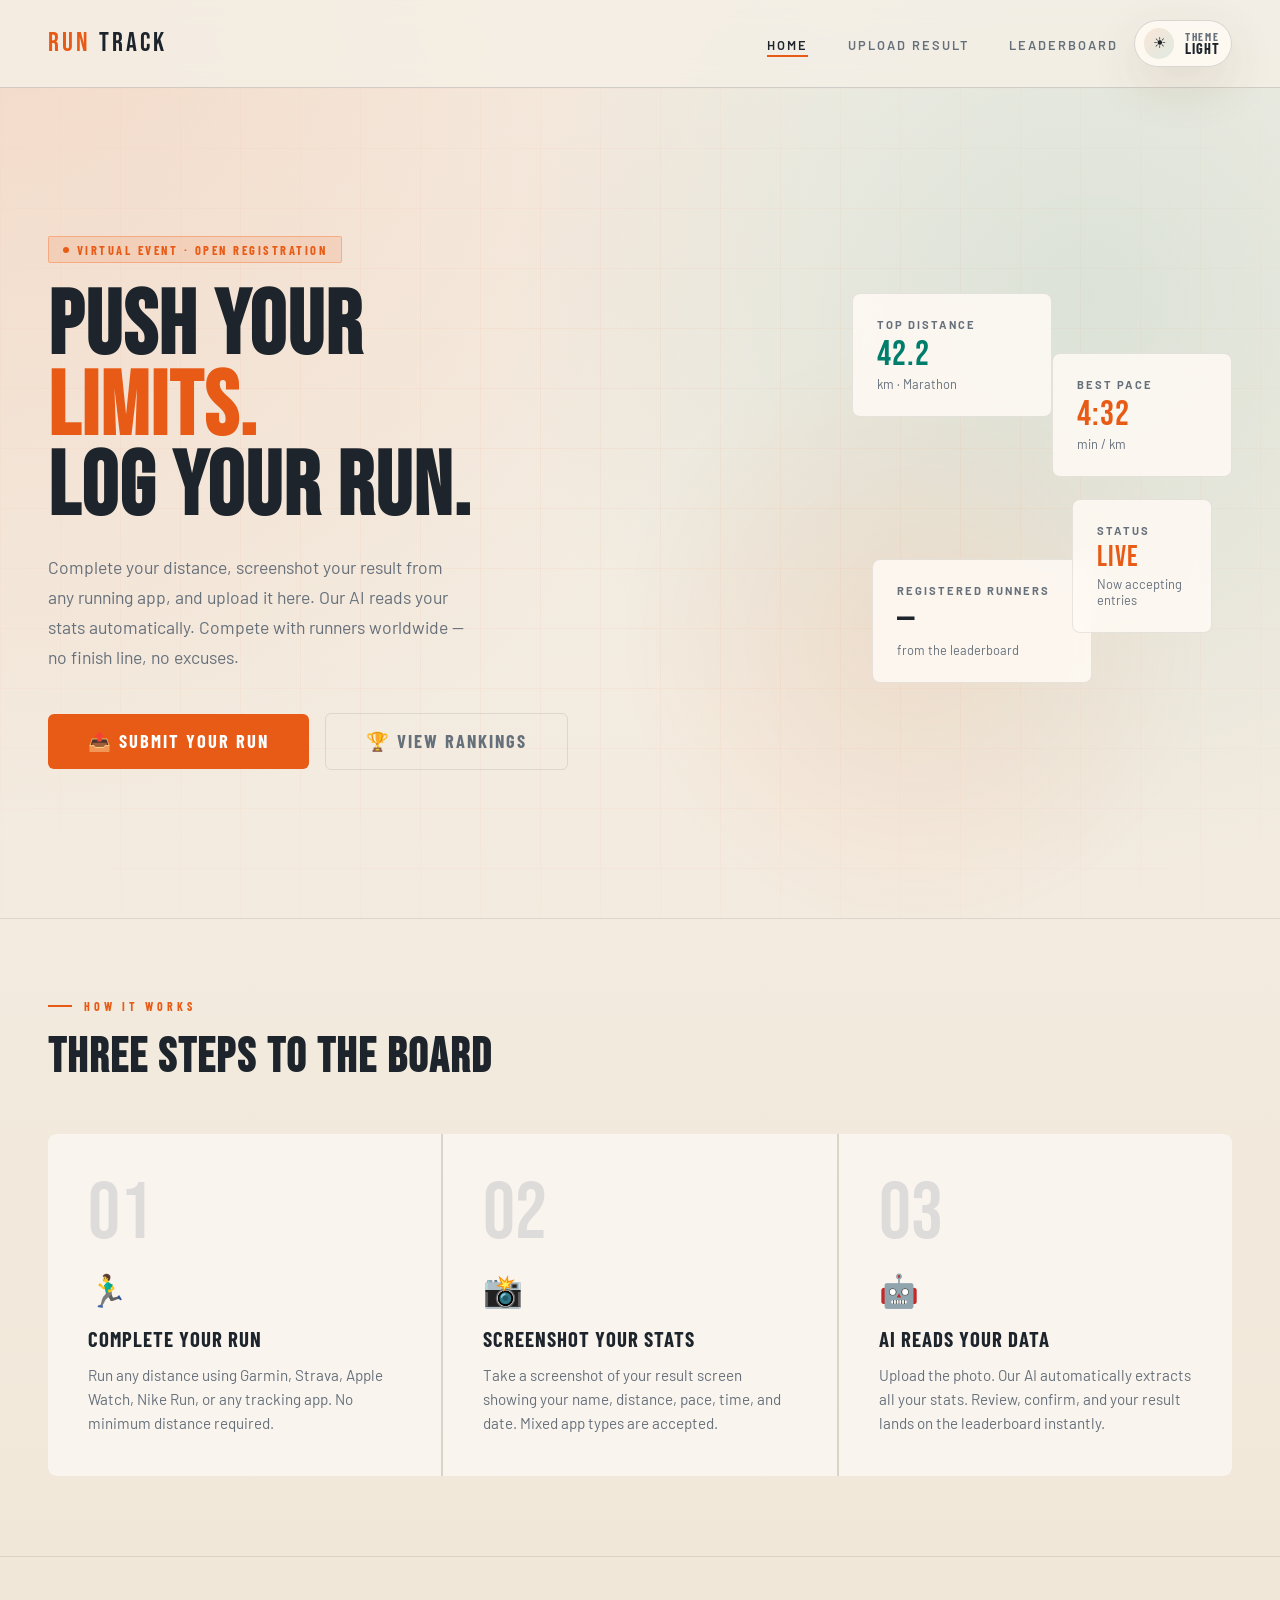
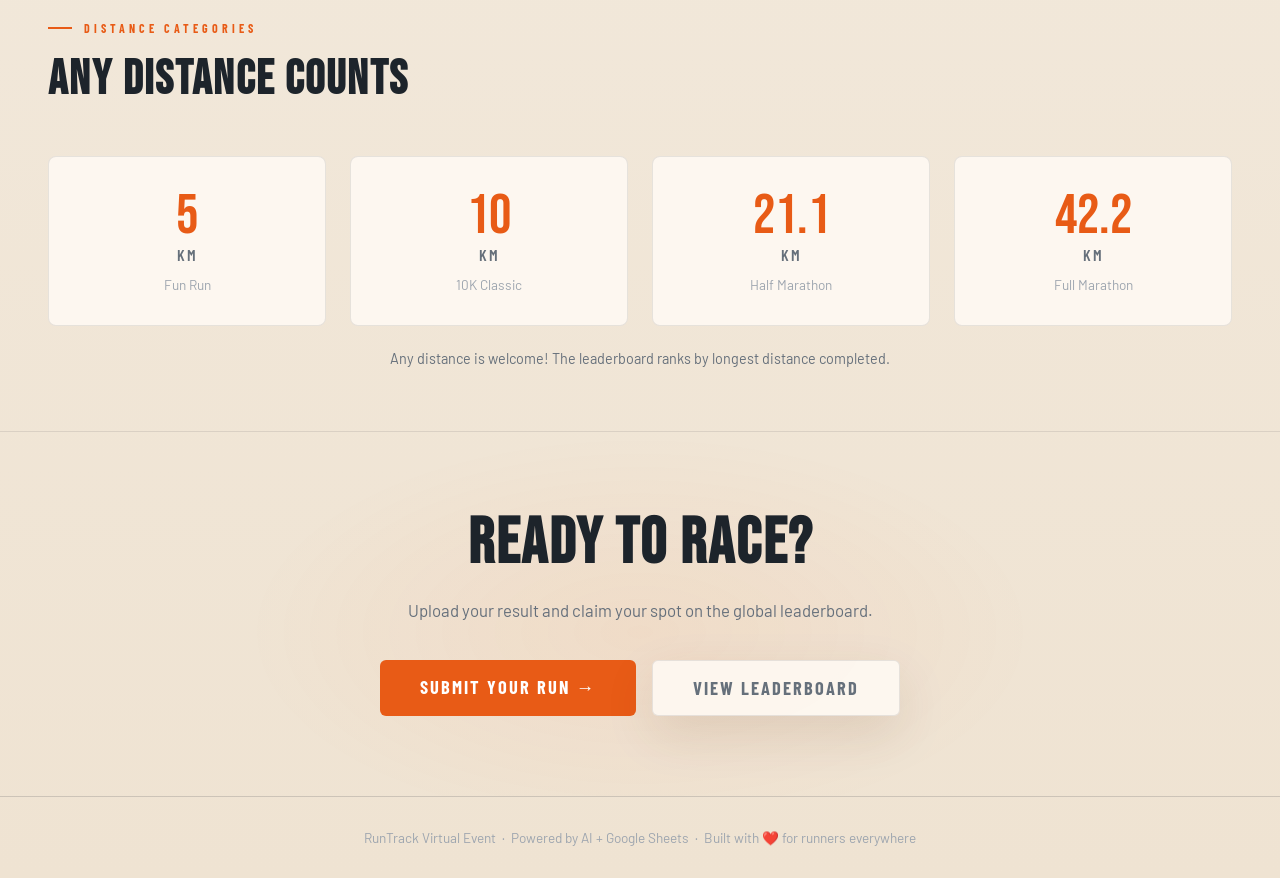
==== index.html @ 01bf6381 "change support mobile add cofnig.js" ====
<!DOCTYPE html>
<html lang="en">

<head>
  <meta charset="UTF-8" />
  <meta name="viewport" content="width=device-width, initial-scale=1.0" />
  <title>Kyndryl Virtual Running Event</title>
  <script>
    (function () {
      try {
        var theme = localStorage.getItem('runtrack-theme');
        document.documentElement.setAttribute('data-theme', theme === 'dark' ? 'dark' : 'light');
      } catch (error) {
        document.documentElement.setAttribute('data-theme', 'light');
      }
    }());
  </script>
  <link rel="stylesheet" href="style.css" />
  <style>
    /* ── HERO ── */
    .hero {
      min-height: calc(100vh - 70px);
      display: grid;
      grid-template-columns: 1fr 1fr;
      align-items: center;
      padding: 0 3rem;
      position: relative;
      overflow: hidden;
      z-index: 1;
    }

    /* Animated grid background */
    .hero::before {
      content: '';
      position: absolute;
      inset: 0;
      background-image:
        linear-gradient(rgba(255, 85, 0, 0.04) 1px, transparent 1px),
        linear-gradient(90deg, rgba(255, 85, 0, 0.04) 1px, transparent 1px);
      background-size: 60px 60px;
      mask-image: radial-gradient(ellipse 80% 80% at 50% 50%, black 30%, transparent 100%);
      animation: gridScroll 20s linear infinite;
    }

    @keyframes gridScroll {
      from {
        background-position: 0 0;
      }

      to {
        background-position: 60px 60px;
      }
    }

    /* Orange glow center-right */
    .hero::after {
      content: '';
      position: absolute;
      right: 5%;
      top: 30%;
      width: 600px;
      height: 600px;
      background: radial-gradient(circle, rgba(255, 85, 0, 0.08) 0%, transparent 70%);
      pointer-events: none;
    }

    .hero-left {
      padding-right: 3rem;
      position: relative;
      z-index: 2;
    }

    .event-tag {
      display: inline-flex;
      align-items: center;
      gap: 0.5rem;
      background: var(--orange-dim);
      border: 1px solid rgba(255, 85, 0, 0.3);
      border-radius: 2px;
      padding: 0.35rem 0.85rem;
      font-family: 'Barlow Condensed', sans-serif;
      font-size: 0.78rem;
      font-weight: 700;
      letter-spacing: 2.5px;
      text-transform: uppercase;
      color: var(--orange);
      margin-bottom: 1.5rem;
    }

    .event-tag::before {
      content: '';
      width: 6px;
      height: 6px;
      background: var(--orange);
      border-radius: 50%;
      animation: pulse 1.5s ease-in-out infinite;
    }

    @keyframes pulse {

      0%,
      100% {
        opacity: 1;
        transform: scale(1);
      }

      50% {
        opacity: 0.5;
        transform: scale(0.7);
      }
    }

    .hero-title {
      font-family: 'Bebas Neue', sans-serif;
      font-size: clamp(4rem, 7vw, 7.5rem);
      line-height: 0.9;
      letter-spacing: 2px;
      color: var(--text);
      margin-bottom: 1.5rem;
    }

    .hero-title .accent {
      color: var(--orange);
      display: block;
    }

    .hero-subtitle {
      font-size: 1.1rem;
      color: var(--text-muted);
      line-height: 1.7;
      max-width: 420px;
      margin-bottom: 2.5rem;
      font-weight: 400;
    }

    .hero-actions {
      display: flex;
      gap: 1rem;
      align-items: center;
      flex-wrap: wrap;
    }

    .hero-right {
      position: relative;
      z-index: 2;
      display: flex;
      justify-content: flex-end;
    }

    /* Stats card cluster */
    .stats-cluster {
      position: relative;
      width: 380px;
      height: 420px;
    }

    .stat-card {
      background: var(--bg-card);
      border: 1px solid var(--border);
      border-radius: 8px;
      padding: 1.5rem;
      position: absolute;
      backdrop-filter: blur(10px);
    }

    .stat-card:nth-child(1) {
      top: 0;
      left: 0;
      width: 200px;
      animation: float1 4s ease-in-out infinite;
    }

    .stat-card:nth-child(2) {
      top: 60px;
      right: 0;
      width: 180px;
      animation: float2 5s ease-in-out infinite;
    }

    .stat-card:nth-child(3) {
      bottom: 30px;
      left: 20px;
      width: 220px;
      animation: float1 6s ease-in-out infinite reverse;
    }

    .stat-card:nth-child(4) {
      bottom: 80px;
      right: 20px;
      width: 140px;
      animation: float2 3.5s ease-in-out infinite;
    }

    @keyframes float1 {

      0%,
      100% {
        transform: translateY(0px);
      }

      50% {
        transform: translateY(-8px);
      }
    }

    @keyframes float2 {

      0%,
      100% {
        transform: translateY(0px);
      }

      50% {
        transform: translateY(6px);
      }
    }

    .stat-label {
      font-size: 0.7rem;
      font-weight: 700;
      letter-spacing: 2px;
      text-transform: uppercase;
      color: var(--text-muted);
      margin-bottom: 0.4rem;
    }

    .stat-value {
      font-family: 'Bebas Neue', sans-serif;
      font-size: 2.2rem;
      letter-spacing: 1px;
      line-height: 1;
    }

    .stat-value.orange {
      color: var(--orange);
    }

    .stat-value.mint {
      color: var(--mint);
    }

    .stat-value.white {
      color: var(--text);
    }

    .stat-sub {
      font-size: 0.8rem;
      color: var(--text-muted);
      margin-top: 0.2rem;
    }

    /* ── HOW IT WORKS ── */
    .how-section {
      padding: 5rem 3rem;
      border-top: 1px solid var(--border);
      position: relative;
      z-index: 1;
    }

    .steps-grid {
      display: grid;
      grid-template-columns: repeat(3, 1fr);
      gap: 2px;
      margin-top: 3rem;
      background: var(--border);
      border-radius: 8px;
      overflow: hidden;
    }

    .step {
      background: var(--bg-card);
      padding: 2.5rem;
      position: relative;
    }

    .step-number {
      font-family: 'Bebas Neue', sans-serif;
      font-size: 5rem;
      line-height: 1;
      color: var(--text-dim);
      margin-bottom: 1rem;
      opacity: 0.3;
    }

    .step-icon {
      font-size: 2rem;
      margin-bottom: 1rem;
    }

    .step-title {
      font-family: 'Barlow Condensed', sans-serif;
      font-size: 1.3rem;
      font-weight: 700;
      letter-spacing: 1px;
      text-transform: uppercase;
      color: var(--text);
      margin-bottom: 0.75rem;
    }

    .step-desc {
      font-size: 0.95rem;
      color: var(--text-muted);
      line-height: 1.6;
    }

    .step:hover {
      background: var(--bg-card2);
    }

    .step-connector {
      position: absolute;
      right: -1px;
      top: 50%;
      transform: translateY(-50%);
      width: 24px;
      height: 24px;
      background: var(--orange);
      border-radius: 50%;
      z-index: 2;
      display: flex;
      align-items: center;
      justify-content: center;
      font-size: 0.7rem;
      color: white;
    }

    /* ── DISTANCES ── */
    .distances-section {
      padding: 4rem 3rem;
      border-top: 1px solid var(--border);
      position: relative;
      z-index: 1;
    }

    .distances-grid {
      display: grid;
      grid-template-columns: repeat(4, 1fr);
      gap: 1.5rem;
      margin-top: 3rem;
    }

    .distance-card {
      background: var(--bg-card);
      border: 1px solid var(--border);
      border-radius: 8px;
      padding: 2rem;
      text-align: center;
      transition: all 0.25s;
      cursor: default;
    }

    .distance-card:hover {
      border-color: rgba(255, 85, 0, 0.3);
      transform: translateY(-4px);
      box-shadow: 0 12px 40px rgba(0, 0, 0, 0.4);
    }

    .distance-km {
      font-family: 'Bebas Neue', sans-serif;
      font-size: 3.5rem;
      color: var(--orange);
      line-height: 1;
    }

    .distance-unit {
      font-family: 'Barlow Condensed', sans-serif;
      font-size: 1rem;
      font-weight: 600;
      letter-spacing: 2px;
      color: var(--text-muted);
      text-transform: uppercase;
    }

    .distance-name {
      font-size: 0.85rem;
      color: var(--text-dim);
      margin-top: 0.75rem;
    }

    /* ── CTA ── */
    .cta-section {
      padding: 5rem 3rem;
      text-align: center;
      border-top: 1px solid var(--border);
      position: relative;
      z-index: 1;
      overflow: hidden;
    }

    .cta-section::before {
      content: '';
      position: absolute;
      left: 50%;
      top: 0;
      transform: translateX(-50%);
      width: 800px;
      height: 400px;
      background: radial-gradient(ellipse, rgba(255, 85, 0, 0.06) 0%, transparent 70%);
      pointer-events: none;
    }

    .cta-title {
      font-family: 'Bebas Neue', sans-serif;
      font-size: clamp(3rem, 5vw, 5.5rem);
      letter-spacing: 2px;
      line-height: 1;
      margin-bottom: 1.5rem;
      position: relative;
      z-index: 1;
    }

    .cta-sub {
      color: var(--text-muted);
      font-size: 1.05rem;
      margin-bottom: 2.5rem;
      position: relative;
      z-index: 1;
    }

    .cta-actions {
      display: flex;
      gap: 1rem;
      justify-content: center;
      position: relative;
      z-index: 1;
    }

    @media (max-width: 900px) {
      .hero {
        grid-template-columns: 1fr;
        padding: 3rem 1.5rem;
      }

      .hero-right {
        display: none;
      }

      .steps-grid {
        grid-template-columns: 1fr;
      }

      .distances-grid {
        grid-template-columns: repeat(2, 1fr);
      }

      .how-section,
      .distances-section,
      .cta-section {
        padding: 3rem 1.5rem;
      }
    }
  </style>
</head>

<body>

  <nav>
    <a href="index.html" class="nav-logo">Run<span>Track</span></a>
    <div class="nav-right">
      <ul class="nav-links">
        <li><a href="index.html" class="active">Home</a></li>
        <li><a href="upload.html">Upload Result</a></li>
        <li><a href="leaderboard.html">Leaderboard</a></li>
      </ul>
      <button class="theme-toggle" type="button" aria-label="Switch to dark theme" title="Switch to dark theme">
        <span class="theme-toggle-icon" aria-hidden="true">☀</span>
        <span class="theme-toggle-text">
          <span class="theme-toggle-label">Theme</span>
          <span class="theme-toggle-value">Light</span>
        </span>
      </button>
    </div>
  </nav>

  <!-- HERO -->
  <section class="hero">
    <div class="hero-left">
      <div class="event-tag">Virtual Event · Open Registration</div>
      <h1 class="hero-title">
        Push Your
        <span class="accent">Limits.</span>
        Log Your Run.
      </h1>
      <p class="hero-subtitle">
        Complete your distance, screenshot your result from any running app,
        and upload it here. Our AI reads your stats automatically.
        Compete with runners worldwide — no finish line, no excuses.
      </p>
      <div class="hero-actions">
        <a href="upload.html" class="btn btn-primary btn-lg">📤 Submit Your Run</a>
        <a href="leaderboard.html" class="btn btn-outline btn-lg">🏆 View Rankings</a>
      </div>
    </div>

    <div class="hero-right">
      <div class="stats-cluster">
        <div class="stat-card">
          <div class="stat-label">Top Distance</div>
          <div class="stat-value mint">42.2</div>
          <div class="stat-sub">km · Marathon</div>
        </div>
        <div class="stat-card">
          <div class="stat-label">Best Pace</div>
          <div class="stat-value orange">4:32</div>
          <div class="stat-sub">min / km</div>
        </div>
        <div class="stat-card">
          <div class="stat-label">Registered Runners</div>
          <div class="stat-value white" id="runner-count">—</div>
          <div class="stat-sub">from the leaderboard</div>
        </div>
        <div class="stat-card">
          <div class="stat-label">Status</div>
          <div class="stat-value orange" style="font-size:1.8rem">LIVE</div>
          <div class="stat-sub">Now accepting entries</div>
        </div>
      </div>
    </div>
  </section>

  <!-- HOW IT WORKS -->
  <section class="how-section">
    <div class="container">
      <div class="section-label">How it works</div>
      <h2 style="font-family:'Bebas Neue',sans-serif; font-size:3rem; letter-spacing:2px;">
        Three Steps to the Board
      </h2>
      <div class="steps-grid">
        <div class="step">
          <div class="step-number">01</div>
          <div class="step-icon">🏃‍♂️</div>
          <div class="step-title">Complete Your Run</div>
          <div class="step-desc">
            Run any distance using Garmin, Strava, Apple Watch, Nike Run, or any tracking app. No minimum distance
            required.
          </div>
        </div>
        <div class="step">
          <div class="step-number">02</div>
          <div class="step-icon">📸</div>
          <div class="step-title">Screenshot Your Stats</div>
          <div class="step-desc">
            Take a screenshot of your result screen showing your name, distance, pace, time, and date. Mixed app types
            are accepted.
          </div>
        </div>
        <div class="step">
          <div class="step-number">03</div>
          <div class="step-icon">🤖</div>
          <div class="step-title">AI Reads Your Data</div>
          <div class="step-desc">
            Upload the photo. Our AI automatically extracts all your stats. Review, confirm, and your result lands on
            the leaderboard instantly.
          </div>
        </div>
      </div>
    </div>
  </section>

  <!-- DISTANCE CATEGORIES -->
  <section class="distances-section">
    <div class="container">
      <div class="section-label">Distance Categories</div>
      <h2 style="font-family:'Bebas Neue',sans-serif; font-size:3rem; letter-spacing:2px;">
        Any Distance Counts
      </h2>
      <div class="distances-grid">
        <div class="distance-card">
          <div class="distance-km">5</div>
          <div class="distance-unit">KM</div>
          <div class="distance-name">Fun Run</div>
        </div>
        <div class="distance-card">
          <div class="distance-km">10</div>
          <div class="distance-unit">KM</div>
          <div class="distance-name">10K Classic</div>
        </div>
        <div class="distance-card">
          <div class="distance-km">21.1</div>
          <div class="distance-unit">KM</div>
          <div class="distance-name">Half Marathon</div>
        </div>
        <div class="distance-card">
          <div class="distance-km">42.2</div>
          <div class="distance-unit">KM</div>
          <div class="distance-name">Full Marathon</div>
        </div>
      </div>
      <p style="margin-top:1.5rem; color:var(--text-muted); font-size:0.9rem; text-align:center;">
        Any distance is welcome! The leaderboard ranks by longest distance completed.
      </p>
    </div>
  </section>

  <!-- CTA -->
  <section class="cta-section">
    <h2 class="cta-title">Ready to Race?</h2>
    <p class="cta-sub">Upload your result and claim your spot on the global leaderboard.</p>
    <div class="cta-actions">
      <a href="upload.html" class="btn btn-primary btn-lg">Submit Your Run →</a>
      <a href="leaderboard.html" class="btn btn-ghost btn-lg">View Leaderboard</a>
    </div>
  </section>

  <footer>
    <p>RunTrack Virtual Event &nbsp;·&nbsp; Powered by AI + Google Sheets &nbsp;·&nbsp;
      Built with ❤️ for runners everywhere</p>
  </footer>

  <script src="config.js"></script>
<script src="theme.js"></script>
<script>
  // Fetch runner count from leaderboard — uses config.js getConfig() helper
  const GAS_URL = getConfig('GAS_URL');
  if (GAS_URL) {
    fetch(`${GAS_URL}?action=leaderboard`)
      .then(r => r.json())
      .then(data => {
        if (!Array.isArray(data)) return;
        // Aggregate unique runners
        const unique = new Set(data.map(r => (r.name || '').trim().toLowerCase()));
        document.getElementById('runner-count').textContent = unique.size || data.length;
      })
      .catch(() => {});
  }
</script>
</body>

</html>
---- style.css ----
@import url('https://fonts.googleapis.com/css2?family=Bebas+Neue&family=Barlow:ital,wght@0,300;0,400;0,500;0,600;0,700;1,400&family=Barlow+Condensed:wght@400;500;600;700&display=swap');

:root {
  color-scheme: light;
  --bg: #f5efe6;
  --bg-alt: #efe3d2;
  --bg-rgb: 245, 239, 230;
  --bg-card: rgba(255, 251, 245, 0.84);
  --bg-card2: #f1e7da;
  --bg-input: rgba(255, 252, 247, 0.92);
  --nav-bg: rgba(245, 239, 230, 0.82);
  --page-glow-a: rgba(232, 91, 22, 0.14);
  --page-glow-b: rgba(0, 126, 108, 0.1);
  --orange: #e85b16;
  --orange-dim: rgba(232, 91, 22, 0.12);
  --orange-glow: rgba(232, 91, 22, 0.26);
  --mint: #007e6c;
  --mint-dim: rgba(0, 126, 108, 0.12);
  --text: #1d242b;
  --text-muted: #66707b;
  --text-dim: #9da5af;
  --border: rgba(29, 36, 43, 0.1);
  --border-strong: rgba(29, 36, 43, 0.16);
  --border-active: rgba(232, 91, 22, 0.32);
  --gold: #FFD166;
  --silver: #B8C4CE;
  --bronze: #C9845A;
  --radius: 6px;
  --shadow: 0 18px 50px rgba(87, 61, 28, 0.12);
  --shadow-strong: 0 24px 70px rgba(87, 61, 28, 0.18);
  --spinner-track: rgba(29, 36, 43, 0.12);
  --noise-opacity: 0.022;
}

html[data-theme='dark'] {
  color-scheme: dark;
  --bg: #070A0E;
  --bg-alt: #0C1219;
  --bg-rgb: 7, 10, 14;
  --bg-card: #0F1621;
  --bg-card2: #141D2B;
  --bg-input: #0C1219;
  --nav-bg: rgba(7, 10, 14, 0.92);
  --page-glow-a: rgba(255, 85, 0, 0.08);
  --page-glow-b: rgba(0, 229, 160, 0.05);
  --orange: #FF5500;
  --orange-dim: rgba(255, 85, 0, 0.15);
  --orange-glow: rgba(255, 85, 0, 0.35);
  --mint: #00E5A0;
  --mint-dim: rgba(0, 229, 160, 0.12);
  --text: #EEE9E2;
  --text-muted: #627082;
  --text-dim: #3D4E5E;
  --border: rgba(255,255,255,0.07);
  --border-strong: rgba(255,255,255,0.14);
  --border-active: rgba(255,85,0,0.4);
  --shadow: 0 4px 24px rgba(0,0,0,0.5);
  --shadow-strong: 0 18px 48px rgba(0,0,0,0.5);
  --spinner-track: rgba(255,255,255,0.1);
  --noise-opacity: 0.03;
}

* { margin: 0; padding: 0; box-sizing: border-box; }

html { scroll-behavior: smooth; }

body {
  font-family: 'Barlow', sans-serif;
  background-color: var(--bg);
  background-image:
    radial-gradient(circle at left top, var(--page-glow-a) 0, transparent 30%),
    radial-gradient(circle at 85% 12%, var(--page-glow-b) 0, transparent 24%),
    linear-gradient(180deg, var(--bg) 0%, var(--bg-alt) 100%);
  color: var(--text);
  min-height: 100vh;
  overflow-x: hidden;
  transition: background-color 0.25s ease, color 0.25s ease;
}

/* ── NOISE OVERLAY ── */
body::before {
  content: '';
  position: fixed;
  inset: 0;
  background-image: url("data:image/svg+xml,%3Csvg viewBox='0 0 256 256' xmlns='http://www.w3.org/2000/svg'%3E%3Cfilter id='noise'%3E%3CfeTurbulence type='fractalNoise' baseFrequency='0.9' numOctaves='4' stitchTiles='stitch'/%3E%3C/filter%3E%3Crect width='100%25' height='100%25' filter='url(%23noise)' opacity='0.03'/%3E%3C/svg%3E");
  opacity: var(--noise-opacity);
  pointer-events: none;
  z-index: 0;
}

/* ── NAV ── */
nav {
  display: flex;
  justify-content: space-between;
  align-items: center;
  padding: 1.25rem 3rem;
  border-bottom: 1px solid var(--border-strong);
  position: sticky;
  top: 0;
  background: var(--nav-bg);
  backdrop-filter: blur(12px);
  z-index: 200;
}

.nav-right {
  display: flex;
  align-items: center;
  gap: 1rem;
}

.nav-logo {
  font-family: 'Bebas Neue', sans-serif;
  font-size: 1.7rem;
  color: var(--orange);
  letter-spacing: 3px;
  text-decoration: none;
  display: flex;
  align-items: center;
  gap: 0.5rem;
}

.nav-logo span {
  color: var(--text);
}

.nav-links {
  display: flex;
  gap: 2.5rem;
  list-style: none;
}

.nav-links a {
  color: var(--text-muted);
  text-decoration: none;
  font-size: 0.8rem;
  font-weight: 600;
  letter-spacing: 2px;
  text-transform: uppercase;
  transition: color 0.2s;
  position: relative;
}

.nav-links a::after {
  content: '';
  position: absolute;
  bottom: -4px;
  left: 0;
  width: 0;
  height: 2px;
  background: var(--orange);
  transition: width 0.2s;
}

.nav-links a:hover,
.nav-links a.active {
  color: var(--text);
}

.nav-links a:hover::after,
.nav-links a.active::after {
  width: 100%;
}

.theme-toggle {
  display: inline-flex;
  align-items: center;
  gap: 0.65rem;
  padding: 0.45rem 0.7rem 0.45rem 0.55rem;
  border-radius: 999px;
  border: 1px solid var(--border-strong);
  background: var(--bg-card);
  color: var(--text);
  box-shadow: var(--shadow);
  cursor: pointer;
  transition: transform 0.2s ease, border-color 0.2s ease, background 0.2s ease;
}

.theme-toggle:hover {
  transform: translateY(-1px);
  border-color: var(--border-active);
}

.theme-toggle-icon {
  width: 1.9rem;
  height: 1.9rem;
  border-radius: 50%;
  display: inline-flex;
  align-items: center;
  justify-content: center;
  background: linear-gradient(135deg, var(--orange-dim), var(--mint-dim));
  font-size: 0.95rem;
}

.theme-toggle-text {
  display: flex;
  flex-direction: column;
  align-items: flex-start;
  line-height: 1;
}

.theme-toggle-label {
  font-family: 'Barlow Condensed', sans-serif;
  font-size: 0.7rem;
  font-weight: 700;
  letter-spacing: 1.8px;
  text-transform: uppercase;
  color: var(--text-muted);
}

.theme-toggle-value {
  font-family: 'Barlow Condensed', sans-serif;
  font-size: 0.9rem;
  font-weight: 700;
  letter-spacing: 1px;
  text-transform: uppercase;
}

/* ── BUTTONS ── */
.btn {
  display: inline-flex;
  align-items: center;
  justify-content: center;
  gap: 0.5rem;
  padding: 0.75rem 1.75rem;
  border-radius: var(--radius);
  font-family: 'Barlow Condensed', sans-serif;
  font-weight: 700;
  font-size: 1rem;
  letter-spacing: 2px;
  text-transform: uppercase;
  cursor: pointer;
  transition: all 0.2s;
  text-decoration: none;
  border: none;
  position: relative;
  overflow: hidden;
}

.btn::after {
  content: '';
  position: absolute;
  inset: 0;
  background: rgba(255,255,255,0);
  transition: background 0.2s;
}

.btn:hover::after {
  background: rgba(255,255,255,0.06);
}

.btn-primary {
  background: var(--orange);
  color: #fff;
}

.btn-primary:hover {
  box-shadow: 0 0 30px var(--orange-glow);
  transform: translateY(-1px);
}

.btn-outline {
  background: transparent;
  color: var(--text-muted);
  border: 1px solid var(--border);
}

.btn-outline:hover {
  border-color: rgba(255,85,0,0.5);
  color: var(--text);
}

.btn-ghost {
  background: var(--bg-card);
  color: var(--text-muted);
  border: 1px solid var(--border);
  box-shadow: var(--shadow);
}

.btn-ghost:hover {
  border-color: var(--border-active);
  color: var(--text);
}

.btn-lg {
  padding: 1rem 2.5rem;
  font-size: 1.15rem;
}

.btn:disabled {
  opacity: 0.4;
  cursor: not-allowed;
  pointer-events: none;
}

/* ── FORMS ── */
.form-group {
  display: flex;
  flex-direction: column;
  gap: 0.4rem;
}

label {
  font-size: 0.72rem;
  font-weight: 700;
  letter-spacing: 2px;
  text-transform: uppercase;
  color: var(--text-muted);
}

input, select, textarea {
  background: var(--bg-input);
  border: 1px solid var(--border);
  border-radius: var(--radius);
  color: var(--text);
  padding: 0.7rem 1rem;
  font-family: 'Barlow', sans-serif;
  font-size: 1rem;
  transition: border-color 0.2s, box-shadow 0.2s;
  width: 100%;
}

input:focus, select:focus, textarea:focus {
  outline: none;
  border-color: var(--border-active);
  box-shadow: 0 0 0 3px rgba(255,85,0,0.1);
}

input::placeholder {
  color: var(--text-dim);
}

/* ── CARDS ── */
.card {
  background: var(--bg-card);
  border: 1px solid var(--border);
  border-radius: var(--radius);
  padding: 1.5rem;
  box-shadow: var(--shadow);
}

/* ── BADGE ── */
.badge {
  display: inline-flex;
  align-items: center;
  gap: 0.3rem;
  padding: 0.25rem 0.7rem;
  border-radius: 2px;
  font-family: 'Barlow Condensed', sans-serif;
  font-size: 0.75rem;
  font-weight: 700;
  letter-spacing: 1.5px;
  text-transform: uppercase;
}

.badge-orange {
  background: var(--orange-dim);
  color: var(--orange);
  border: 1px solid rgba(255,85,0,0.25);
}

.badge-mint {
  background: var(--mint-dim);
  color: var(--mint);
  border: 1px solid rgba(0,229,160,0.25);
}

/* ── TOAST ── */
#toast {
  position: fixed;
  bottom: 2rem;
  right: 2rem;
  background: var(--bg-card2);
  border: 1px solid var(--border);
  border-radius: var(--radius);
  padding: 1rem 1.5rem;
  font-size: 0.9rem;
  max-width: 320px;
  z-index: 999;
  transform: translateY(100px);
  opacity: 0;
  transition: all 0.3s cubic-bezier(0.34, 1.56, 0.64, 1);
  display: flex;
  align-items: center;
  gap: 0.75rem;
}

#toast.show {
  transform: translateY(0);
  opacity: 1;
}

#toast.success { border-color: rgba(0,229,160,0.4); }
#toast.error { border-color: rgba(255,85,0,0.4); }

/* ── LOADING SPINNER ── */
.spinner {
  width: 20px;
  height: 20px;
  border: 2px solid var(--spinner-track);
  border-top-color: var(--orange);
  border-radius: 50%;
  animation: spin 0.7s linear infinite;
  flex-shrink: 0;
}

@keyframes spin { to { transform: rotate(360deg); } }

/* ── SECTION ── */
.section {
  padding: 5rem 3rem;
  position: relative;
  z-index: 1;
}

.container {
  max-width: 1200px;
  margin: 0 auto;
}

.section-label {
  font-family: 'Barlow Condensed', sans-serif;
  font-size: 0.75rem;
  font-weight: 700;
  letter-spacing: 4px;
  text-transform: uppercase;
  color: var(--orange);
  display: flex;
  align-items: center;
  gap: 0.75rem;
  margin-bottom: 1rem;
}

.section-label::before {
  content: '';
  width: 24px;
  height: 2px;
  background: var(--orange);
}

/* ── FOOTER ── */
footer {
  border-top: 1px solid var(--border-strong);
  padding: 2rem 3rem;
  text-align: center;
  color: var(--text-dim);
  font-size: 0.85rem;
  position: relative;
  z-index: 1;
}

/* ── RESPONSIVE ── */
@media (max-width: 768px) {
  nav {
    padding: 1rem 1.5rem;
    flex-wrap: wrap;
    gap: 1rem;
  }
  .nav-right {
    width: 100%;
    justify-content: space-between;
  }
  .nav-links { gap: 1.5rem; }
  .theme-toggle {
    padding-right: 0.65rem;
  }
  .theme-toggle-label {
    display: none;
  }
  .section { padding: 3rem 1.5rem; }
}
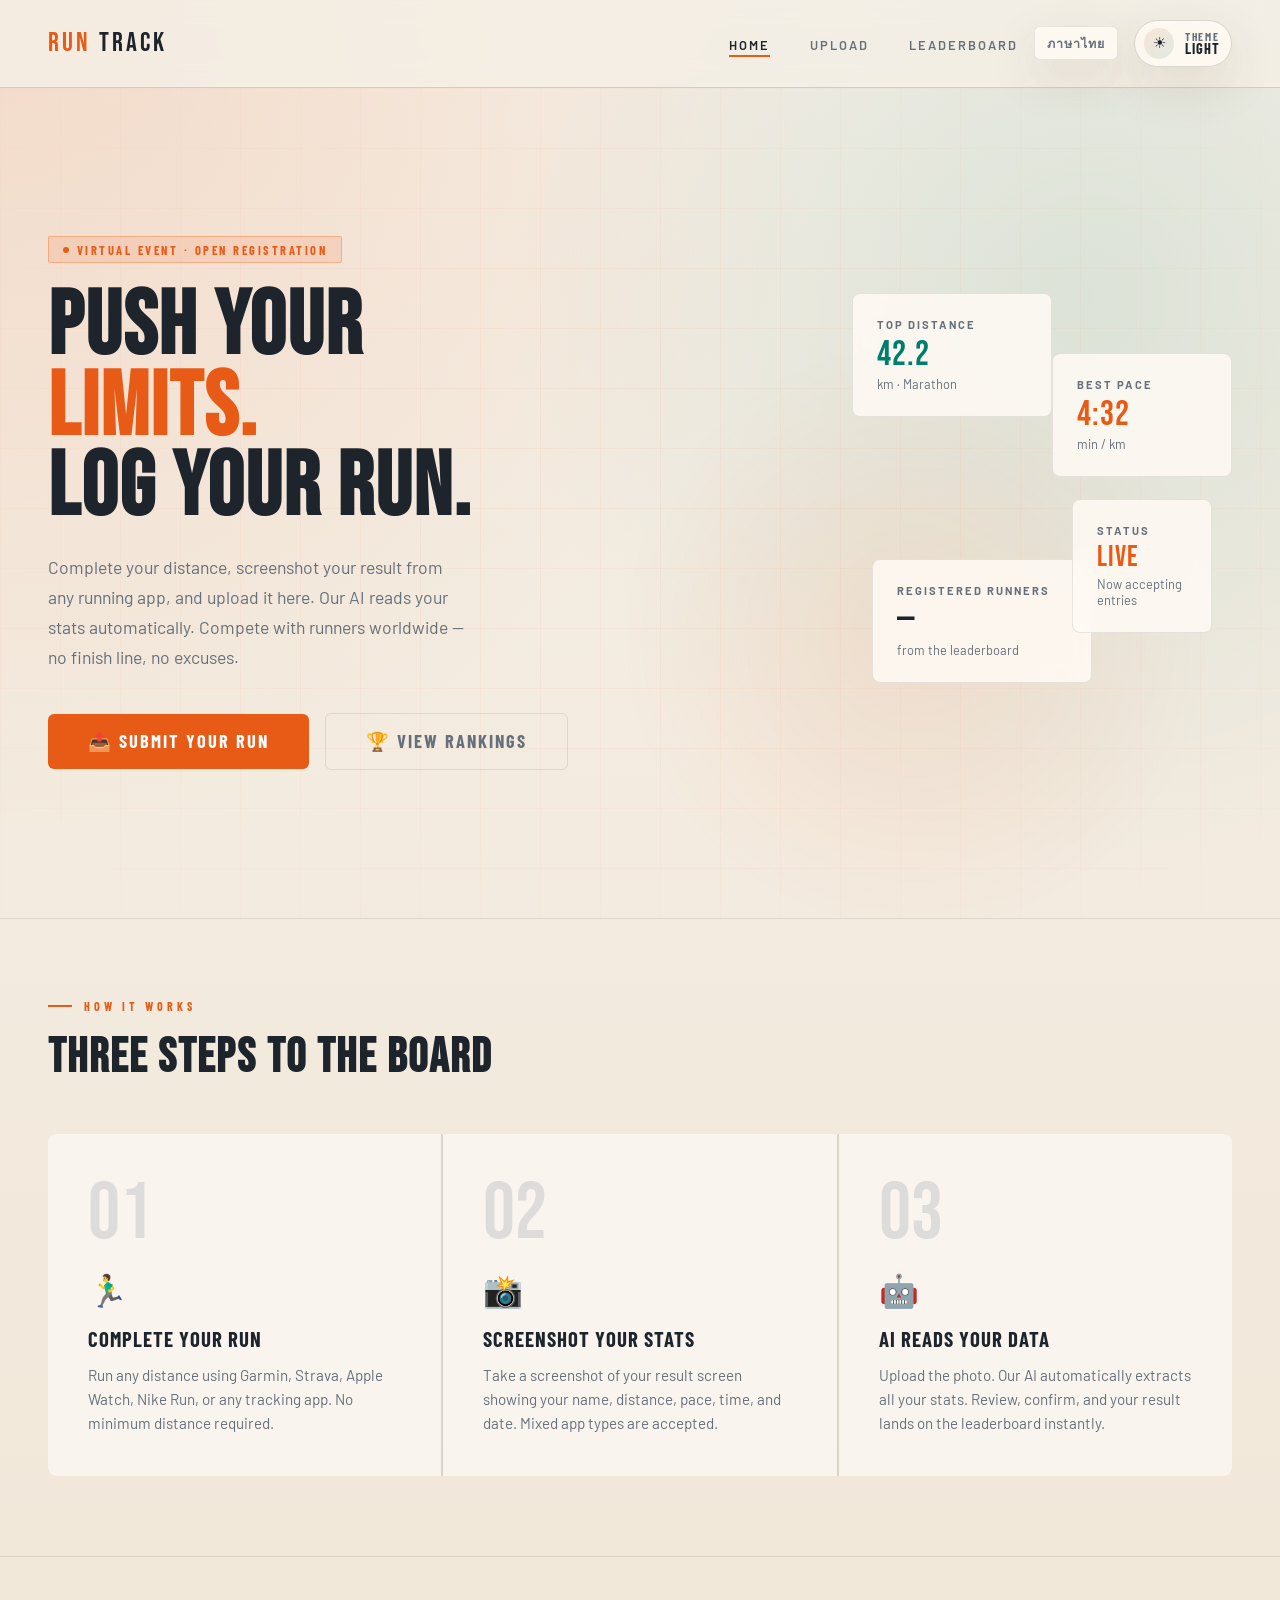
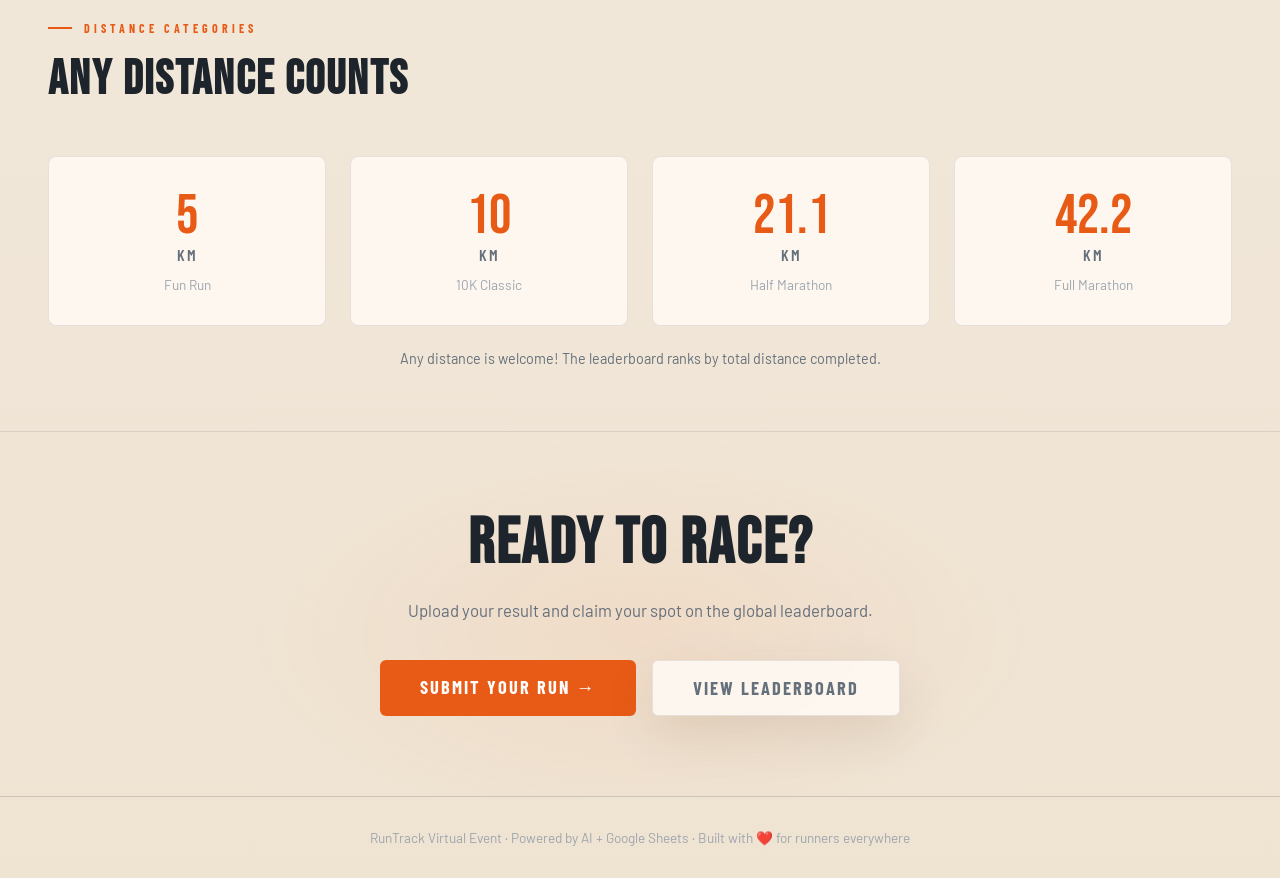
==== commit a22c175c: "feat: Add internationalization (i18n) support to all pages with a new translation script and languag" ====
--- a/index.html
+++ b/index.html
@@ -458,11 +458,13 @@
     <a href="index.html" class="nav-logo">Run<span>Track</span></a>
     <div class="nav-right">
       <ul class="nav-links">
-        <li><a href="index.html" class="active">Home</a></li>
-        <li><a href="upload.html">Upload Result</a></li>
-        <li><a href="leaderboard.html">Leaderboard</a></li>
+        <li><a href="index.html" class="active" data-i18n="nav_home">Home</a></li>
+        <li><a href="upload.html" data-i18n="nav_upload">Upload</a></li>
+        <li><a href="leaderboard.html" data-i18n="nav_leaderboard">Leaderboard</a></li>
       </ul>
-      <button class="theme-toggle" type="button" aria-label="Switch to dark theme" title="Switch to dark theme">
+      <button id="lang-btn" class="btn btn-ghost" onclick="toggleLang()"
+              style="padding:0.4rem 0.75rem;font-size:0.78rem;letter-spacing:1px;">ภาษาไทย</button>
+      <button class="theme-toggle" type="button" aria-label="Toggle theme">
         <span class="theme-toggle-icon" aria-hidden="true">☀</span>
         <span class="theme-toggle-text">
           <span class="theme-toggle-label">Theme</span>
@@ -475,44 +477,44 @@
   <!-- HERO -->
   <section class="hero">
     <div class="hero-left">
-      <div class="event-tag">Virtual Event · Open Registration</div>
+      <div class="event-tag" data-i18n="hero_tag">Virtual Event · Open Registration</div>
       <h1 class="hero-title">
-        Push Your
-        <span class="accent">Limits.</span>
-        Log Your Run.
+        <span data-i18n="hero_title1">Push Your</span>
+        <span class="accent" data-i18n="hero_accent">Limits.</span>
+        <span data-i18n="hero_title2">Log Your Run.</span>
       </h1>
-      <p class="hero-subtitle">
+      <p class="hero-subtitle" data-i18n="hero_sub">
         Complete your distance, screenshot your result from any running app,
         and upload it here. Our AI reads your stats automatically.
         Compete with runners worldwide — no finish line, no excuses.
       </p>
       <div class="hero-actions">
-        <a href="upload.html" class="btn btn-primary btn-lg">📤 Submit Your Run</a>
-        <a href="leaderboard.html" class="btn btn-outline btn-lg">🏆 View Rankings</a>
+        <a href="upload.html" class="btn btn-primary btn-lg" data-i18n="hero_cta_submit">📤 Submit Your Run</a>
+        <a href="leaderboard.html" class="btn btn-outline btn-lg" data-i18n="hero_cta_rank">🏆 View Rankings</a>
       </div>
     </div>
 
     <div class="hero-right">
       <div class="stats-cluster">
         <div class="stat-card">
-          <div class="stat-label">Top Distance</div>
+          <div class="stat-label" data-i18n="hero_stat_top">Top Distance</div>
           <div class="stat-value mint">42.2</div>
           <div class="stat-sub">km · Marathon</div>
         </div>
         <div class="stat-card">
-          <div class="stat-label">Best Pace</div>
+          <div class="stat-label" data-i18n="hero_stat_pace">Best Pace</div>
           <div class="stat-value orange">4:32</div>
           <div class="stat-sub">min / km</div>
         </div>
         <div class="stat-card">
-          <div class="stat-label">Registered Runners</div>
+          <div class="stat-label" data-i18n="hero_stat_runners">Registered Runners</div>
           <div class="stat-value white" id="runner-count">—</div>
-          <div class="stat-sub">from the leaderboard</div>
+          <div class="stat-sub" data-i18n="hero_stat_from">from the leaderboard</div>
         </div>
         <div class="stat-card">
-          <div class="stat-label">Status</div>
-          <div class="stat-value orange" style="font-size:1.8rem">LIVE</div>
-          <div class="stat-sub">Now accepting entries</div>
+          <div class="stat-label" data-i18n="hero_stat_status">Status</div>
+          <div class="stat-value orange" style="font-size:1.8rem" data-i18n="hero_stat_live">LIVE</div>
+          <div class="stat-sub" data-i18n="hero_stat_accepting">Now accepting entries</div>
         </div>
       </div>
     </div>
@@ -521,16 +523,15 @@
   <!-- HOW IT WORKS -->
   <section class="how-section">
     <div class="container">
-      <div class="section-label">How it works</div>
-      <h2 style="font-family:'Bebas Neue',sans-serif; font-size:3rem; letter-spacing:2px;">
-        Three Steps to the Board
-      </h2>
+      <div class="section-label" data-i18n="how_label">How it works</div>
+      <h2 style="font-family:'Bebas Neue',sans-serif; font-size:3rem; letter-spacing:2px;"
+          data-i18n="how_title">Three Steps to the Board</h2>
       <div class="steps-grid">
         <div class="step">
           <div class="step-number">01</div>
           <div class="step-icon">🏃‍♂️</div>
-          <div class="step-title">Complete Your Run</div>
-          <div class="step-desc">
+          <div class="step-title" data-i18n="step1_title">Complete Your Run</div>
+          <div class="step-desc" data-i18n="step1_desc">
             Run any distance using Garmin, Strava, Apple Watch, Nike Run, or any tracking app. No minimum distance
             required.
           </div>
@@ -538,8 +539,8 @@
         <div class="step">
           <div class="step-number">02</div>
           <div class="step-icon">📸</div>
-          <div class="step-title">Screenshot Your Stats</div>
-          <div class="step-desc">
+          <div class="step-title" data-i18n="step2_title">Screenshot Your Stats</div>
+          <div class="step-desc" data-i18n="step2_desc">
             Take a screenshot of your result screen showing your name, distance, pace, time, and date. Mixed app types
             are accepted.
           </div>
@@ -547,8 +548,8 @@
         <div class="step">
           <div class="step-number">03</div>
           <div class="step-icon">🤖</div>
-          <div class="step-title">AI Reads Your Data</div>
-          <div class="step-desc">
+          <div class="step-title" data-i18n="step3_title">AI Reads Your Data</div>
+          <div class="step-desc" data-i18n="step3_desc">
             Upload the photo. Our AI automatically extracts all your stats. Review, confirm, and your result lands on
             the leaderboard instantly.
           </div>
@@ -560,69 +561,68 @@
   <!-- DISTANCE CATEGORIES -->
   <section class="distances-section">
     <div class="container">
-      <div class="section-label">Distance Categories</div>
-      <h2 style="font-family:'Bebas Neue',sans-serif; font-size:3rem; letter-spacing:2px;">
-        Any Distance Counts
-      </h2>
+      <div class="section-label" data-i18n="dist_label">Distance Categories</div>
+      <h2 style="font-family:'Bebas Neue',sans-serif; font-size:3rem; letter-spacing:2px;"
+          data-i18n="dist_title">Any Distance Counts</h2>
       <div class="distances-grid">
         <div class="distance-card">
           <div class="distance-km">5</div>
           <div class="distance-unit">KM</div>
-          <div class="distance-name">Fun Run</div>
+          <div class="distance-name" data-i18n="dist_fun">Fun Run</div>
         </div>
         <div class="distance-card">
           <div class="distance-km">10</div>
           <div class="distance-unit">KM</div>
-          <div class="distance-name">10K Classic</div>
+          <div class="distance-name" data-i18n="dist_10k">10K Classic</div>
         </div>
         <div class="distance-card">
           <div class="distance-km">21.1</div>
           <div class="distance-unit">KM</div>
-          <div class="distance-name">Half Marathon</div>
+          <div class="distance-name" data-i18n="dist_half">Half Marathon</div>
         </div>
         <div class="distance-card">
           <div class="distance-km">42.2</div>
           <div class="distance-unit">KM</div>
-          <div class="distance-name">Full Marathon</div>
+          <div class="distance-name" data-i18n="dist_full">Full Marathon</div>
         </div>
       </div>
-      <p style="margin-top:1.5rem; color:var(--text-muted); font-size:0.9rem; text-align:center;">
-        Any distance is welcome! The leaderboard ranks by longest distance completed.
-      </p>
+      <p style="margin-top:1.5rem; color:var(--text-muted); font-size:0.9rem; text-align:center;"
+         data-i18n="dist_note">Any distance is welcome! The leaderboard ranks by total distance completed.</p>
     </div>
   </section>
 
   <!-- CTA -->
   <section class="cta-section">
-    <h2 class="cta-title">Ready to Race?</h2>
-    <p class="cta-sub">Upload your result and claim your spot on the global leaderboard.</p>
+    <h2 class="cta-title" data-i18n="cta_title">Ready to Race?</h2>
+    <p class="cta-sub" data-i18n="cta_sub">Upload your result and claim your spot on the global leaderboard.</p>
     <div class="cta-actions">
-      <a href="upload.html" class="btn btn-primary btn-lg">Submit Your Run →</a>
-      <a href="leaderboard.html" class="btn btn-ghost btn-lg">View Leaderboard</a>
+      <a href="upload.html" class="btn btn-primary btn-lg" data-i18n="cta_submit">Submit Your Run →</a>
+      <a href="leaderboard.html" class="btn btn-ghost btn-lg" data-i18n="cta_board">View Leaderboard</a>
     </div>
   </section>
 
   <footer>
-    <p>RunTrack Virtual Event &nbsp;·&nbsp; Powered by AI + Google Sheets &nbsp;·&nbsp;
-      Built with ❤️ for runners everywhere</p>
+    <p data-i18n="footer_text">RunTrack Virtual Event &nbsp;·&nbsp; Powered by AI + Google Sheets &nbsp;·&nbsp; Built with ❤️ for runners everywhere</p>
   </footer>
 
-  <script src="config.js"></script>
+<script src="config.js"></script>
+<script src="i18n.js"></script>
 <script src="theme.js"></script>
 <script>
-  // Fetch runner count from leaderboard — uses config.js getConfig() helper
-  const GAS_URL = getConfig('GAS_URL');
-  if (GAS_URL) {
-    fetch(`${GAS_URL}?action=leaderboard`)
-      .then(r => r.json())
-      .then(data => {
-        if (!Array.isArray(data)) return;
-        // Aggregate unique runners
-        const unique = new Set(data.map(r => (r.name || '').trim().toLowerCase()));
-        document.getElementById('runner-count').textContent = unique.size || data.length;
-      })
-      .catch(() => {});
-  }
+  window.addEventListener('load', () => {
+    applyTranslations();
+    const GAS_URL = getConfig('GAS_URL');
+    if (GAS_URL) {
+      fetch(`${GAS_URL}?action=leaderboard`)
+        .then(r => r.json())
+        .then(data => {
+          if (!Array.isArray(data)) return;
+          const unique = new Set(data.map(r => (r.name || '').trim().toLowerCase()));
+          document.getElementById('runner-count').textContent = unique.size || data.length;
+        })
+        .catch(() => {});
+    }
+  });
 </script>
 </body>
 
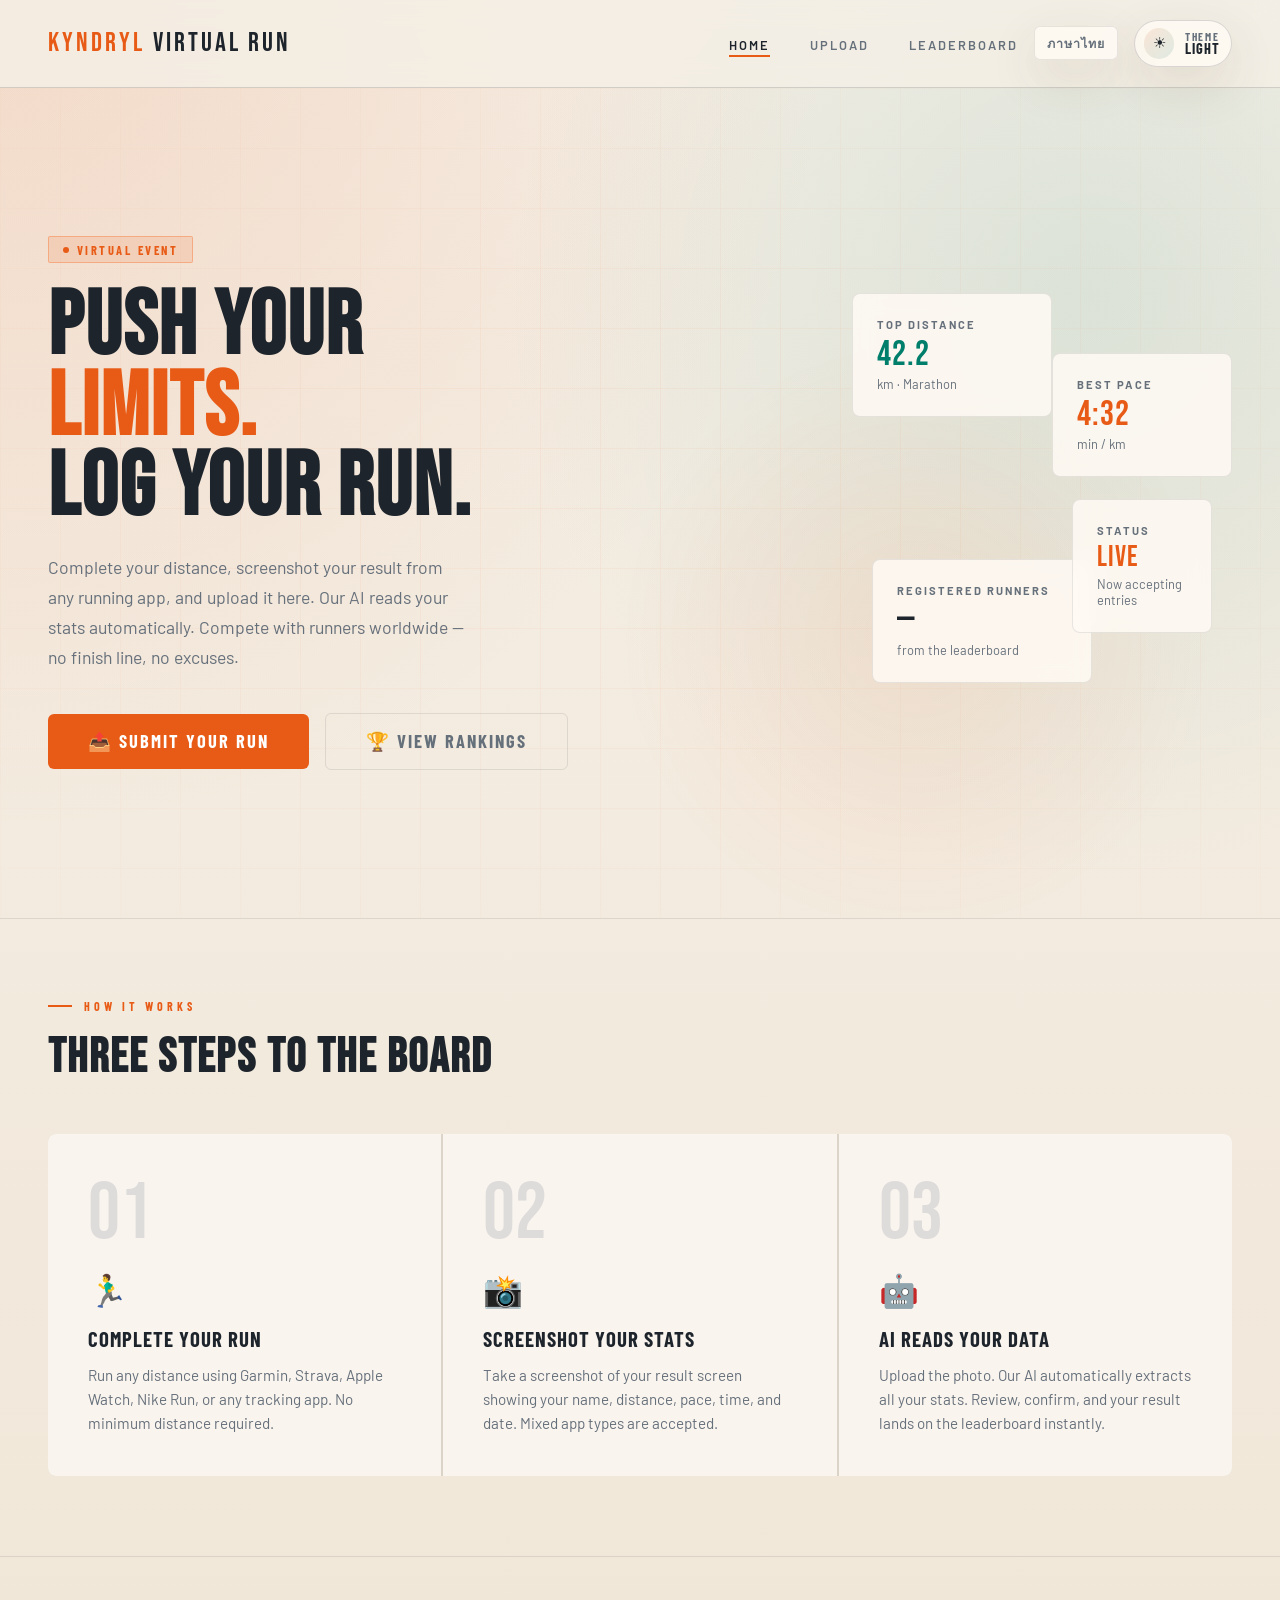
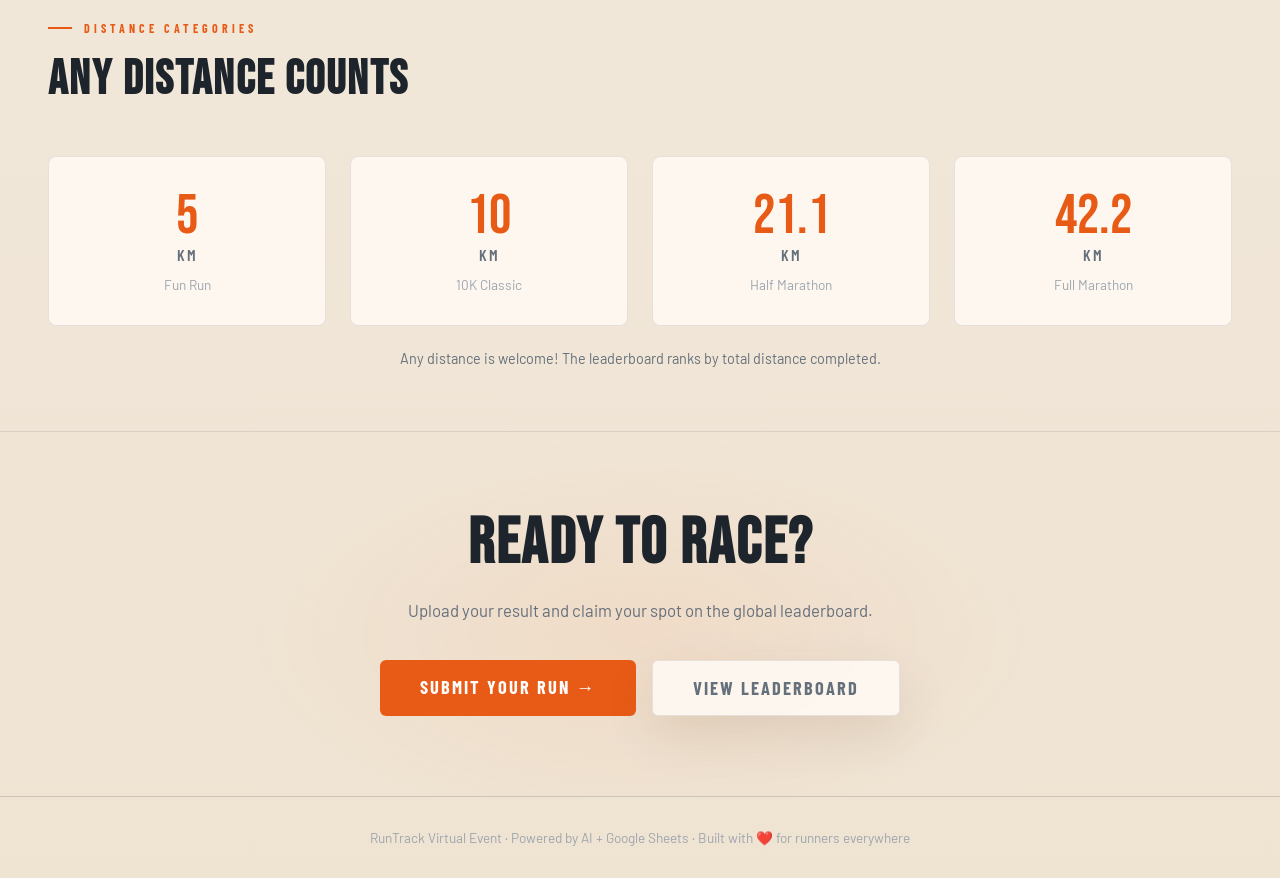
==== commit e82d5f4b: "feat: remove API configuration panel and its associated styles and JavaScript logic from the upload " ====
--- a/index.html
+++ b/index.html
@@ -455,7 +455,7 @@
 <body>
 
   <nav>
-    <a href="index.html" class="nav-logo">Run<span>Track</span></a>
+    <a href="index.html" class="nav-logo">Kyndryl<span>Virtual Run</span></a>
     <div class="nav-right">
       <ul class="nav-links">
         <li><a href="index.html" class="active" data-i18n="nav_home">Home</a></li>
@@ -463,7 +463,7 @@
         <li><a href="leaderboard.html" data-i18n="nav_leaderboard">Leaderboard</a></li>
       </ul>
       <button id="lang-btn" class="btn btn-ghost" onclick="toggleLang()"
-              style="padding:0.4rem 0.75rem;font-size:0.78rem;letter-spacing:1px;">ภาษาไทย</button>
+        style="padding:0.4rem 0.75rem;font-size:0.78rem;letter-spacing:1px;">ภาษาไทย</button>
       <button class="theme-toggle" type="button" aria-label="Toggle theme">
         <span class="theme-toggle-icon" aria-hidden="true">☀</span>
         <span class="theme-toggle-text">
@@ -477,7 +477,7 @@
   <!-- HERO -->
   <section class="hero">
     <div class="hero-left">
-      <div class="event-tag" data-i18n="hero_tag">Virtual Event · Open Registration</div>
+      <div class="event-tag" data-i18n="hero_tag">Virtual Event</div>
       <h1 class="hero-title">
         <span data-i18n="hero_title1">Push Your</span>
         <span class="accent" data-i18n="hero_accent">Limits.</span>
@@ -524,8 +524,8 @@
   <section class="how-section">
     <div class="container">
       <div class="section-label" data-i18n="how_label">How it works</div>
-      <h2 style="font-family:'Bebas Neue',sans-serif; font-size:3rem; letter-spacing:2px;"
-          data-i18n="how_title">Three Steps to the Board</h2>
+      <h2 style="font-family:'Bebas Neue',sans-serif; font-size:3rem; letter-spacing:2px;" data-i18n="how_title">Three
+        Steps to the Board</h2>
       <div class="steps-grid">
         <div class="step">
           <div class="step-number">01</div>
@@ -562,8 +562,8 @@
   <section class="distances-section">
     <div class="container">
       <div class="section-label" data-i18n="dist_label">Distance Categories</div>
-      <h2 style="font-family:'Bebas Neue',sans-serif; font-size:3rem; letter-spacing:2px;"
-          data-i18n="dist_title">Any Distance Counts</h2>
+      <h2 style="font-family:'Bebas Neue',sans-serif; font-size:3rem; letter-spacing:2px;" data-i18n="dist_title">Any
+        Distance Counts</h2>
       <div class="distances-grid">
         <div class="distance-card">
           <div class="distance-km">5</div>
@@ -586,8 +586,8 @@
           <div class="distance-name" data-i18n="dist_full">Full Marathon</div>
         </div>
       </div>
-      <p style="margin-top:1.5rem; color:var(--text-muted); font-size:0.9rem; text-align:center;"
-         data-i18n="dist_note">Any distance is welcome! The leaderboard ranks by total distance completed.</p>
+      <p style="margin-top:1.5rem; color:var(--text-muted); font-size:0.9rem; text-align:center;" data-i18n="dist_note">
+        Any distance is welcome! The leaderboard ranks by total distance completed.</p>
     </div>
   </section>
 
@@ -602,28 +602,29 @@
   </section>
 
   <footer>
-    <p data-i18n="footer_text">RunTrack Virtual Event &nbsp;·&nbsp; Powered by AI + Google Sheets &nbsp;·&nbsp; Built with ❤️ for runners everywhere</p>
+    <p data-i18n="footer_text">RunTrack Virtual Event &nbsp;·&nbsp; Powered by AI + Google Sheets &nbsp;·&nbsp; Built
+      with ❤️ for runners everywhere</p>
   </footer>
 
-<script src="config.js"></script>
-<script src="i18n.js"></script>
-<script src="theme.js"></script>
-<script>
-  window.addEventListener('load', () => {
-    applyTranslations();
-    const GAS_URL = getConfig('GAS_URL');
-    if (GAS_URL) {
-      fetch(`${GAS_URL}?action=leaderboard`)
-        .then(r => r.json())
-        .then(data => {
-          if (!Array.isArray(data)) return;
-          const unique = new Set(data.map(r => (r.name || '').trim().toLowerCase()));
-          document.getElementById('runner-count').textContent = unique.size || data.length;
-        })
-        .catch(() => {});
-    }
-  });
-</script>
+  <script src="config.js"></script>
+  <script src="i18n.js"></script>
+  <script src="theme.js"></script>
+  <script>
+    window.addEventListener('load', () => {
+      applyTranslations();
+      const GAS_URL = getConfig('GAS_URL');
+      if (GAS_URL) {
+        fetch(`${GAS_URL}?action=leaderboard`)
+          .then(r => r.json())
+          .then(data => {
+            if (!Array.isArray(data)) return;
+            const unique = new Set(data.map(r => (r.name || '').trim().toLowerCase()));
+            document.getElementById('runner-count').textContent = unique.size || data.length;
+          })
+          .catch(() => { });
+      }
+    });
+  </script>
 </body>
 
 </html>
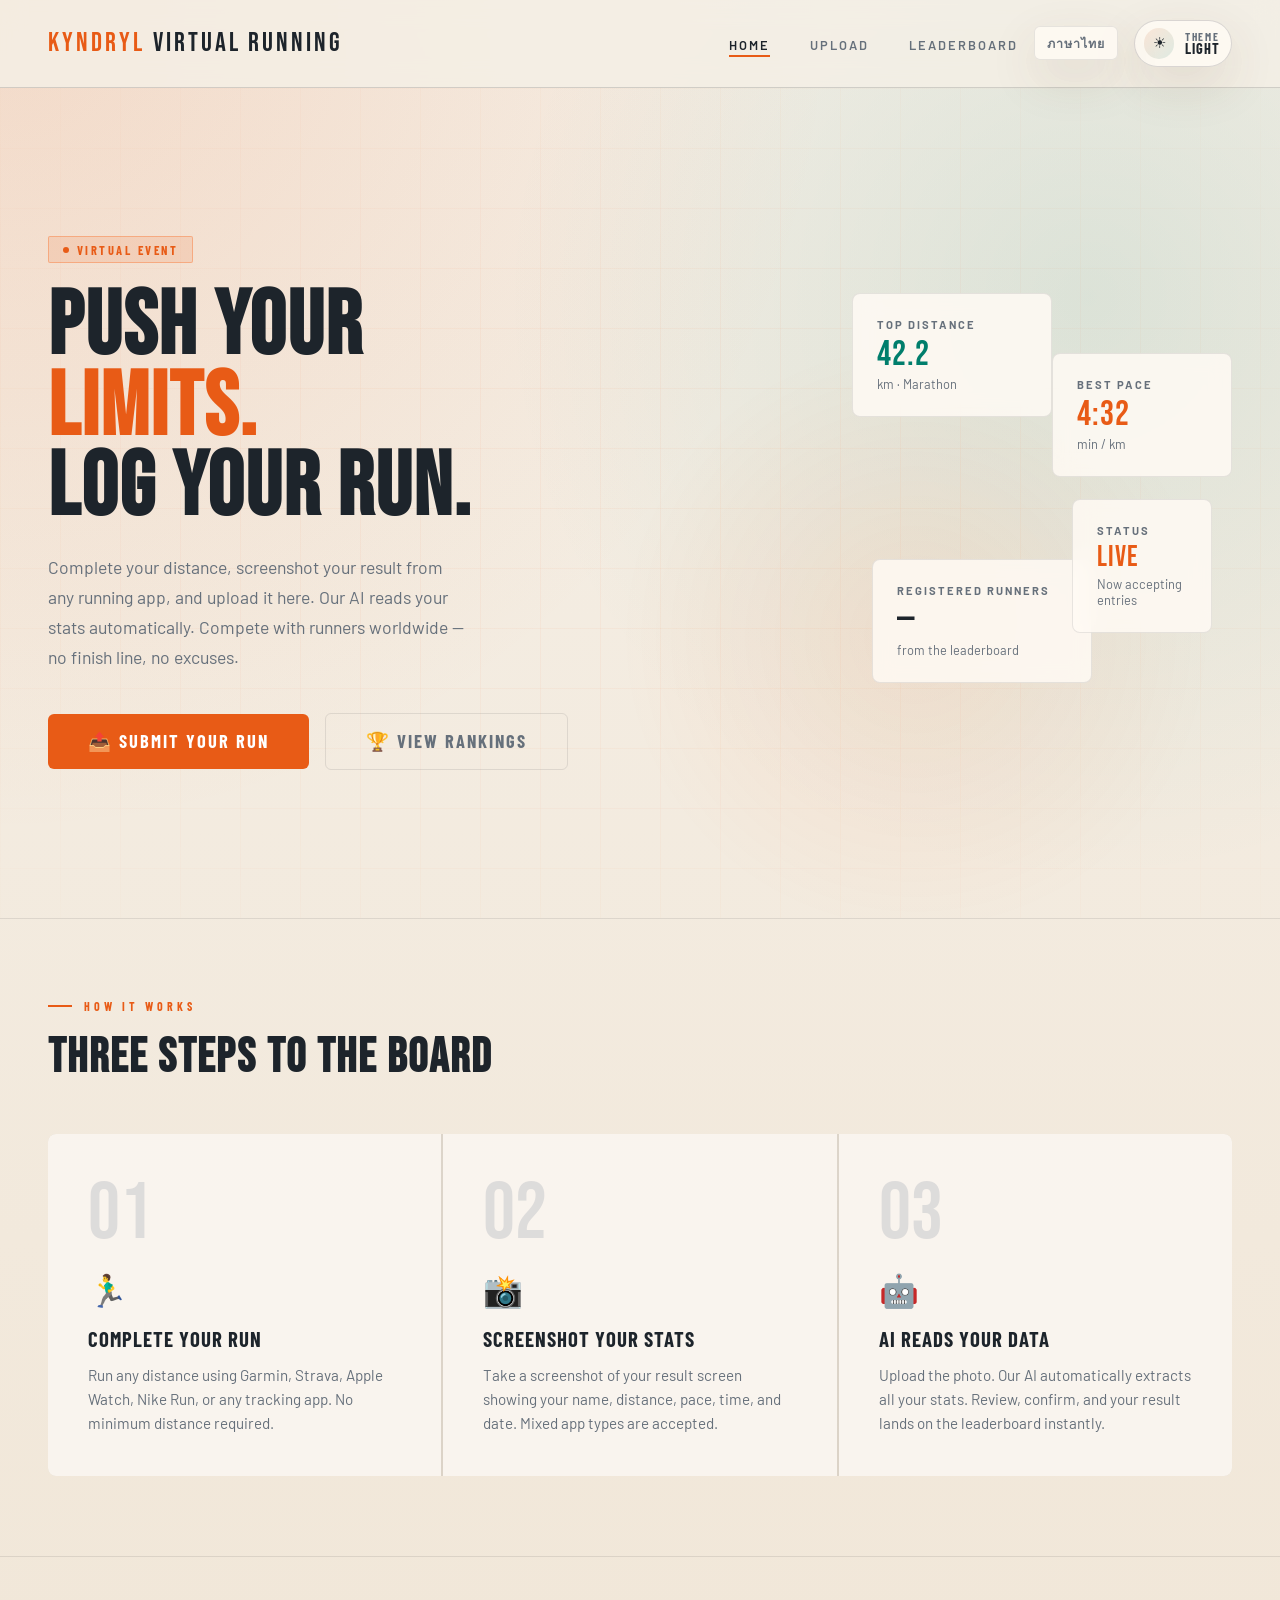
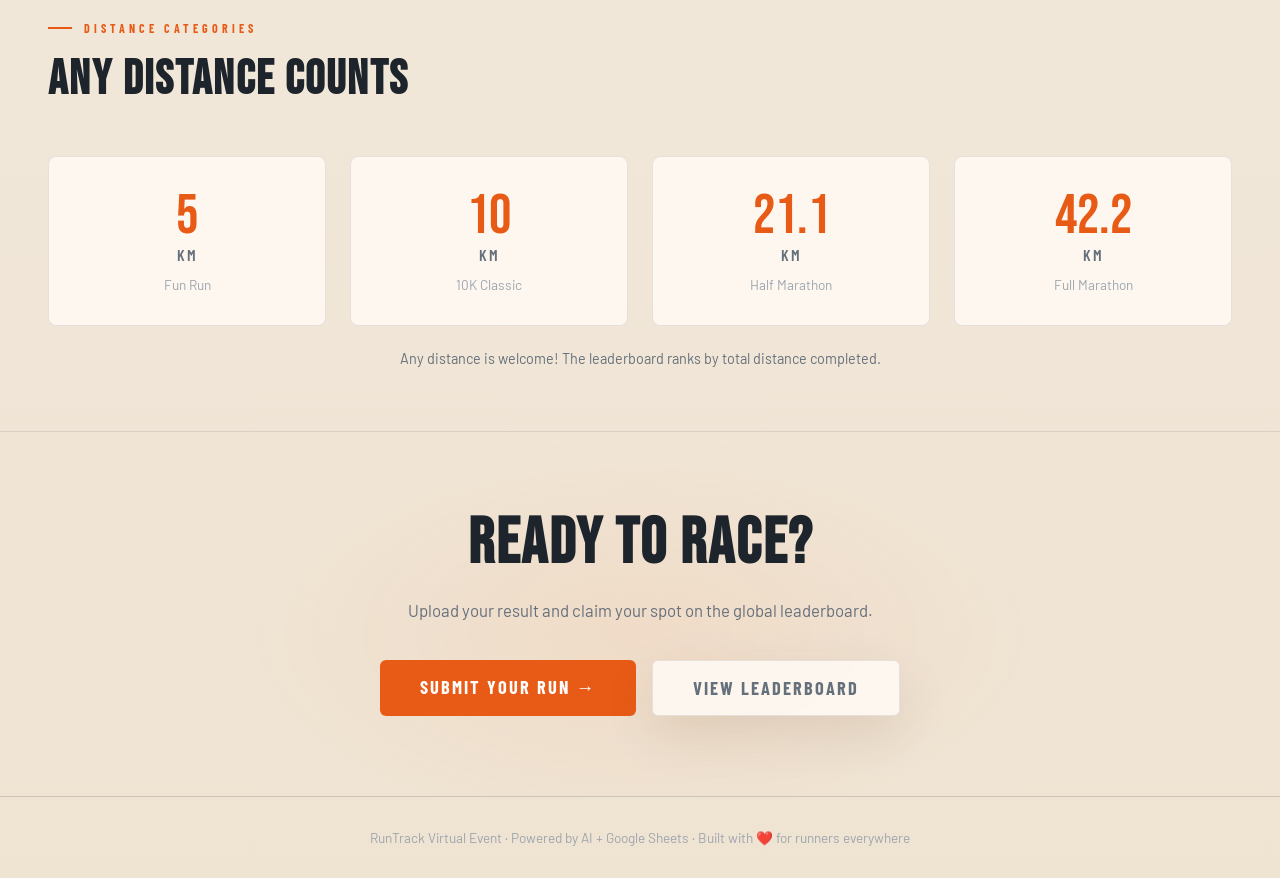
==== commit 8d7df772: "feat: update navigation logo text from "Virtual Run" to "Virtual Running"" ====
--- a/index.html
+++ b/index.html
@@ -455,7 +455,7 @@
 <body>
 
   <nav>
-    <a href="index.html" class="nav-logo">Kyndryl<span>Virtual Run</span></a>
+    <a href="index.html" class="nav-logo">Kyndryl<span>Virtual Running</span></a>
     <div class="nav-right">
       <ul class="nav-links">
         <li><a href="index.html" class="active" data-i18n="nav_home">Home</a></li>
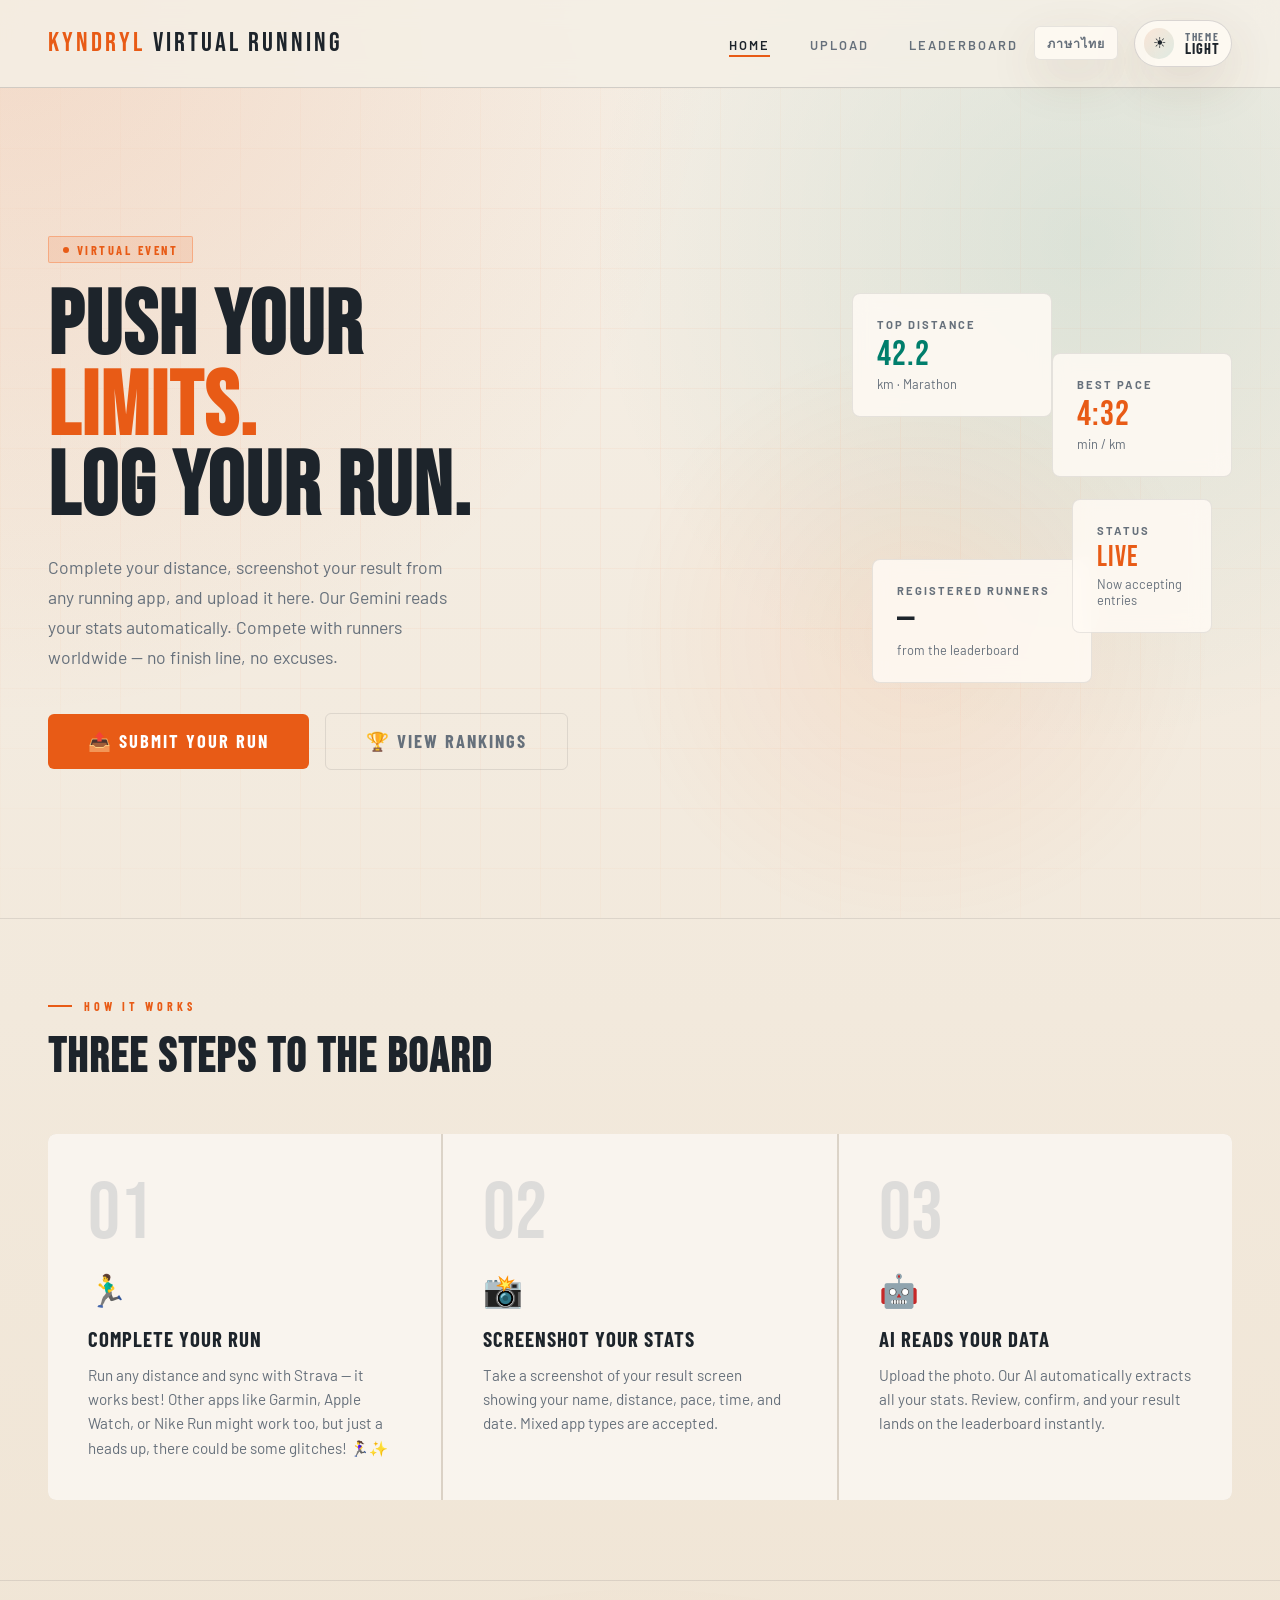
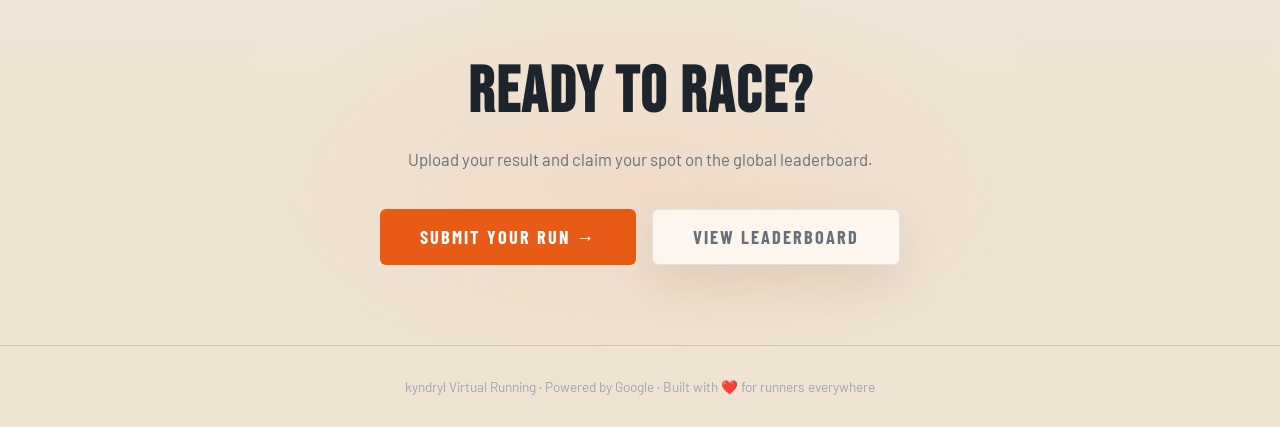
==== commit 268323e8: "feat: Remove the "Distance Categories" section from the homepage and its associated internationaliza" ====
--- a/index.html
+++ b/index.html
@@ -558,38 +558,6 @@
     </div>
   </section>
 
-  <!-- DISTANCE CATEGORIES -->
-  <section class="distances-section">
-    <div class="container">
-      <div class="section-label" data-i18n="dist_label">Distance Categories</div>
-      <h2 style="font-family:'Bebas Neue',sans-serif; font-size:3rem; letter-spacing:2px;" data-i18n="dist_title">Any
-        Distance Counts</h2>
-      <div class="distances-grid">
-        <div class="distance-card">
-          <div class="distance-km">5</div>
-          <div class="distance-unit">KM</div>
-          <div class="distance-name" data-i18n="dist_fun">Fun Run</div>
-        </div>
-        <div class="distance-card">
-          <div class="distance-km">10</div>
-          <div class="distance-unit">KM</div>
-          <div class="distance-name" data-i18n="dist_10k">10K Classic</div>
-        </div>
-        <div class="distance-card">
-          <div class="distance-km">21.1</div>
-          <div class="distance-unit">KM</div>
-          <div class="distance-name" data-i18n="dist_half">Half Marathon</div>
-        </div>
-        <div class="distance-card">
-          <div class="distance-km">42.2</div>
-          <div class="distance-unit">KM</div>
-          <div class="distance-name" data-i18n="dist_full">Full Marathon</div>
-        </div>
-      </div>
-      <p style="margin-top:1.5rem; color:var(--text-muted); font-size:0.9rem; text-align:center;" data-i18n="dist_note">
-        Any distance is welcome! The leaderboard ranks by total distance completed.</p>
-    </div>
-  </section>
 
   <!-- CTA -->
   <section class="cta-section">
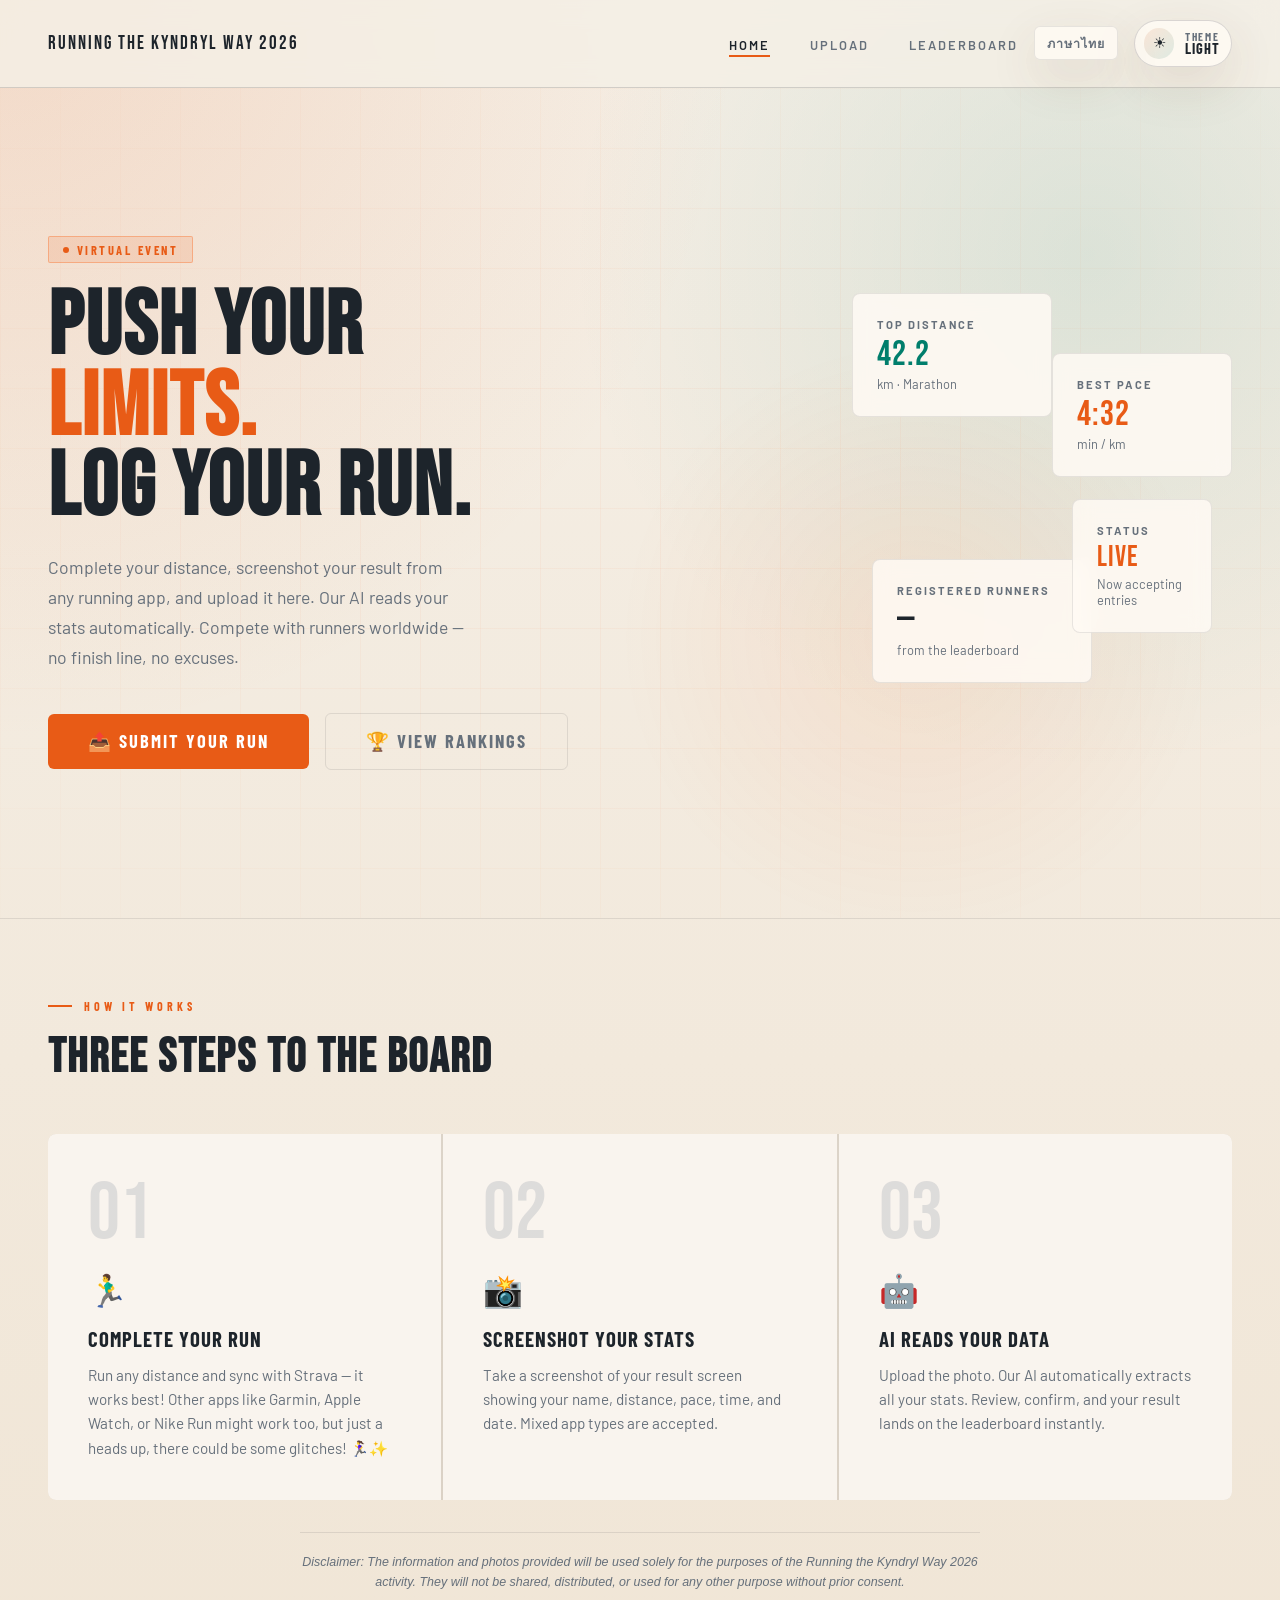
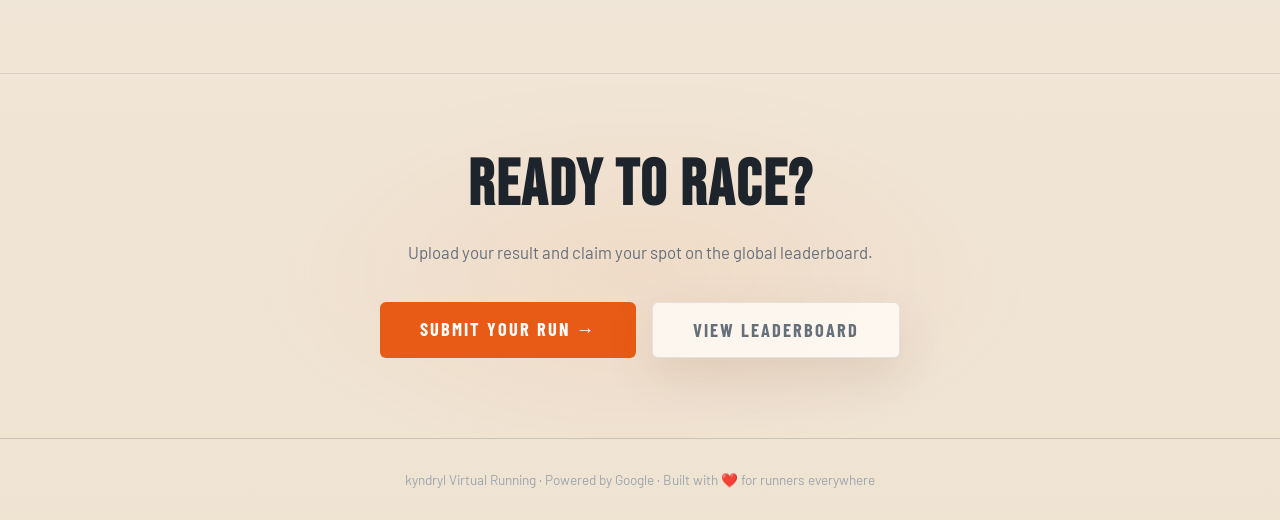
==== commit 43458a64: "feat: Update branding to 'Running The Kyndryl Way 2026', enhance upload form UX with editable runner" ====
--- a/index.html
+++ b/index.html
@@ -455,7 +455,7 @@
 <body>
 
   <nav>
-    <a href="index.html" class="nav-logo">Kyndryl<span>Virtual Running</span></a>
+    <a href="index.html" class="nav-logo">Running The Kyndryl Way 2026</a>
     <div class="nav-right">
       <ul class="nav-links">
         <li><a href="index.html" class="active" data-i18n="nav_home">Home</a></li>
@@ -555,6 +555,24 @@
           </div>
         </div>
       </div>
+
+      <!-- Disclaimer -->
+      <p style="
+        margin-top:2rem;
+        font-size:0.78rem;
+        color:var(--text-muted);
+        font-style:italic;
+        border-top:1px solid var(--border);
+        padding-top:1.25rem;
+        line-height:1.6;
+        max-width:680px;
+        margin-left:auto;
+        margin-right:auto;
+        text-align:center;
+      " data-i18n="disclaimer">
+        Disclaimer: The information and photos provided will be used solely for the purposes of the Running the Kyndryl
+        Way 2026 activity. They will not be shared, distributed, or used for any other purpose without prior consent.
+      </p>
     </div>
   </section>
 
@@ -570,7 +588,7 @@
   </section>
 
   <footer>
-    <p data-i18n="footer_text">RunTrack Virtual Event &nbsp;·&nbsp; Powered by AI + Google Sheets &nbsp;·&nbsp; Built
+    <p data-i18n="footer_text">Running The Kyndryl Way 2026 &nbsp;·&nbsp; &nbsp;·&nbsp; Built
       with ❤️ for runners everywhere</p>
   </footer>
 
--- a/style.css
+++ b/style.css
@@ -110,17 +110,18 @@
 
 .nav-logo {
   font-family: 'Bebas Neue', sans-serif;
-  font-size: 1.7rem;
-  color: var(--orange);
-  letter-spacing: 3px;
+  font-size: 1.2rem;
+  color: var(--text);          /* black in light, white in dark */
+  letter-spacing: 2px;
   text-decoration: none;
   display: flex;
   align-items: center;
-  gap: 0.5rem;
+  gap: 0.3rem;
+  line-height: 1.1;
 }
 
 .nav-logo span {
-  color: var(--text);
+  color: var(--text);          /* same as parent — no orange accent */
 }
 
 .nav-links {
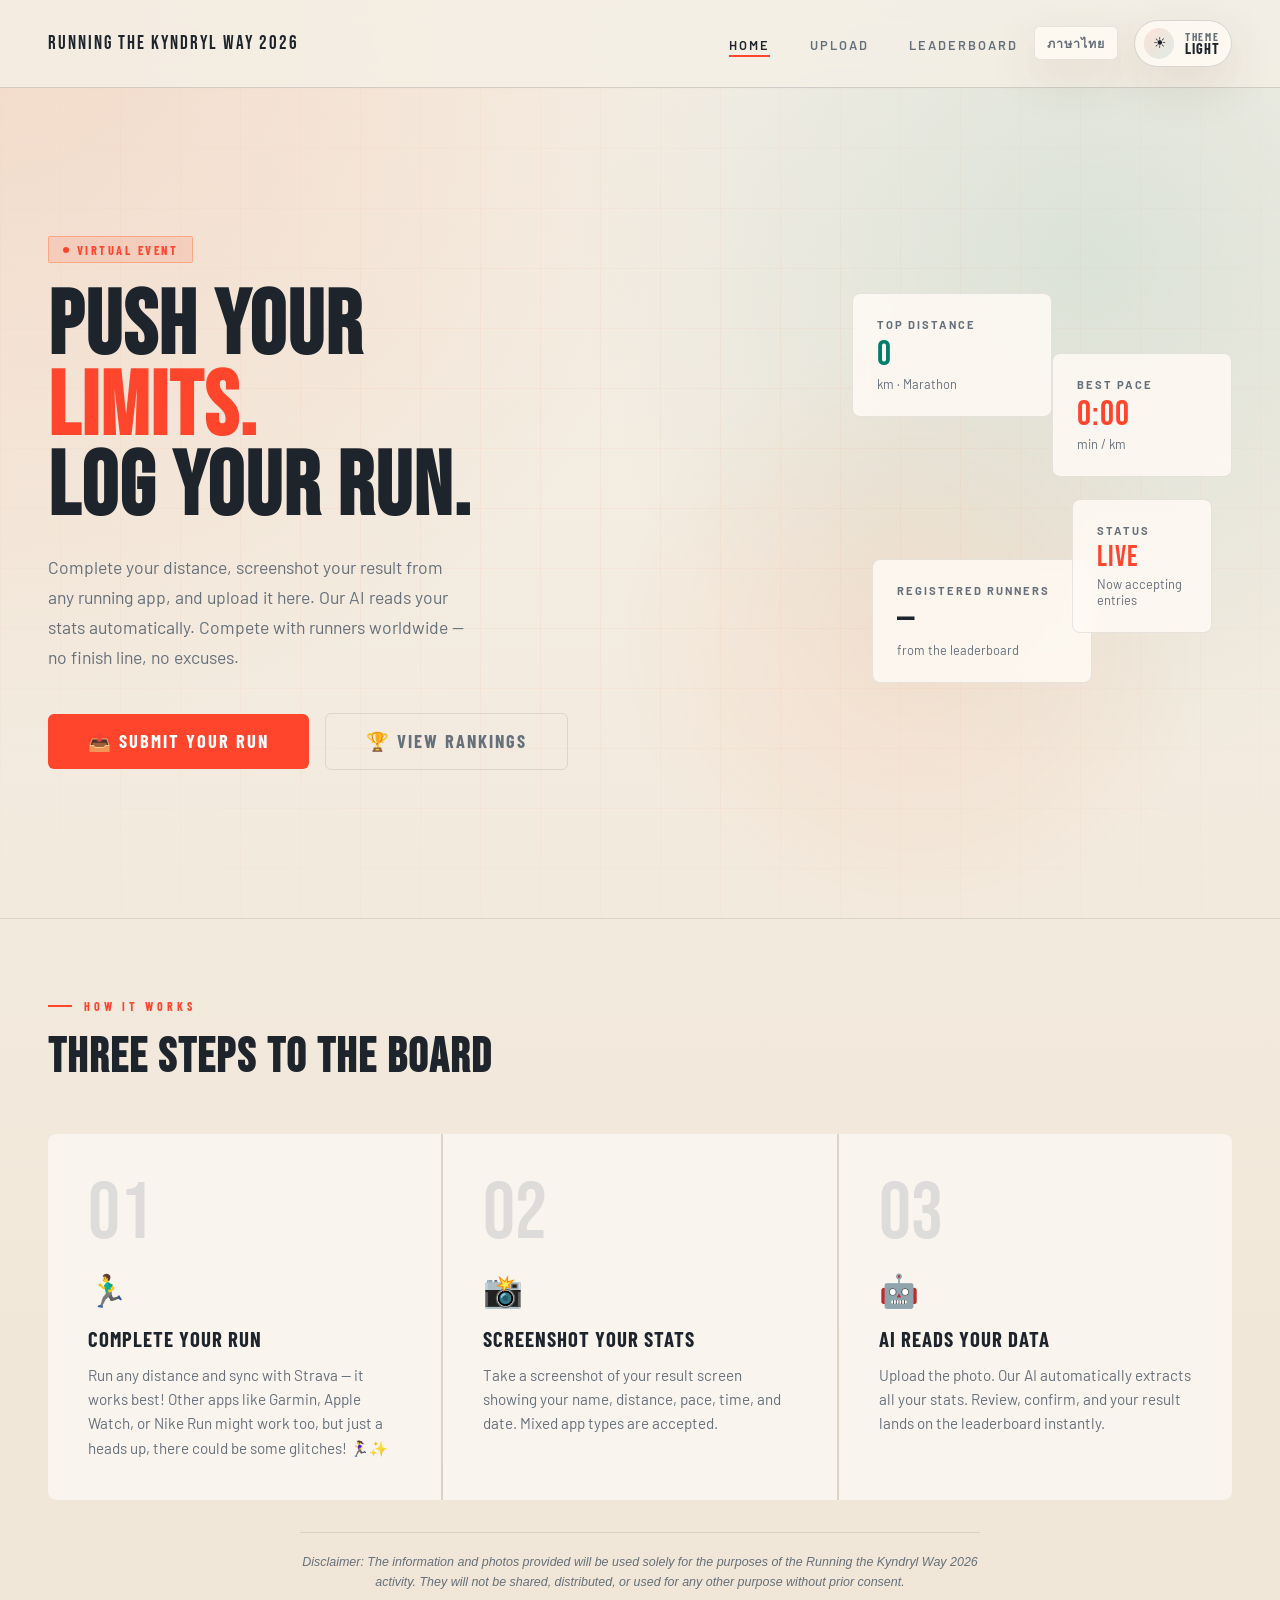
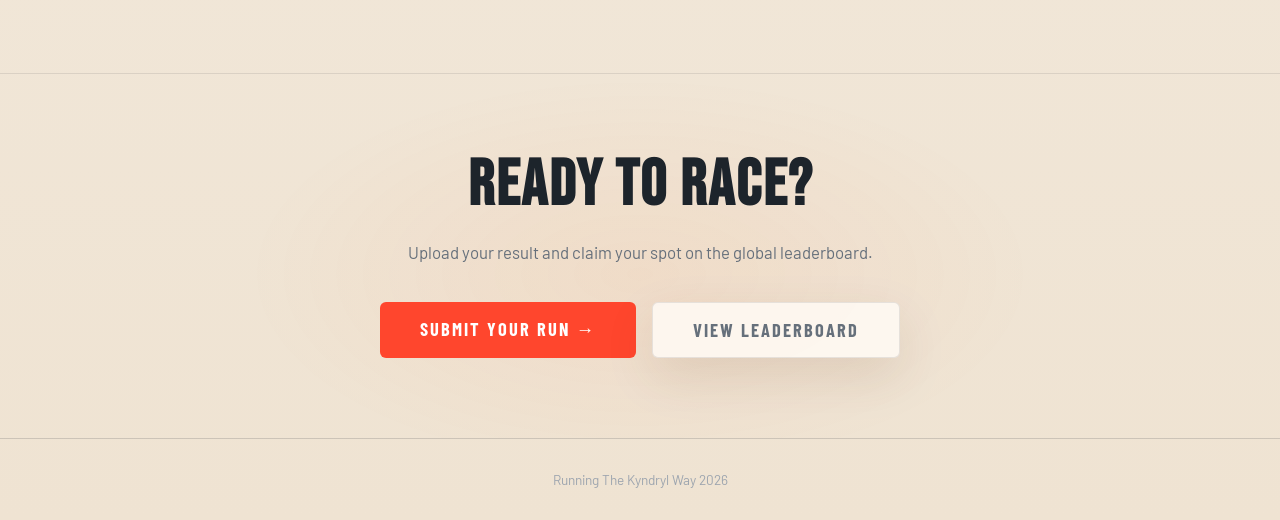
==== commit acfc6780: "chore: Initialize top distance and pace statistics to zero." ====
--- a/index.html
+++ b/index.html
@@ -498,12 +498,12 @@
       <div class="stats-cluster">
         <div class="stat-card">
           <div class="stat-label" data-i18n="hero_stat_top">Top Distance</div>
-          <div class="stat-value mint">42.2</div>
+          <div class="stat-value mint">0</div>
           <div class="stat-sub">km · Marathon</div>
         </div>
         <div class="stat-card">
           <div class="stat-label" data-i18n="hero_stat_pace">Best Pace</div>
-          <div class="stat-value orange">4:32</div>
+          <div class="stat-value orange">0:00</div>
           <div class="stat-sub">min / km</div>
         </div>
         <div class="stat-card">
--- a/style.css
+++ b/style.css
@@ -11,9 +11,9 @@
   --nav-bg: rgba(245, 239, 230, 0.82);
   --page-glow-a: rgba(232, 91, 22, 0.14);
   --page-glow-b: rgba(0, 126, 108, 0.1);
-  --orange: #e85b16;
-  --orange-dim: rgba(232, 91, 22, 0.12);
-  --orange-glow: rgba(232, 91, 22, 0.26);
+  --orange: #FF462D;
+  --orange-dim: rgba(255, 70, 45, 0.12);
+  --orange-glow: rgba(255, 70, 45, 0.26);
   --mint: #007e6c;
   --mint-dim: rgba(0, 126, 108, 0.12);
   --text: #1d242b;
@@ -21,7 +21,7 @@
   --text-dim: #9da5af;
   --border: rgba(29, 36, 43, 0.1);
   --border-strong: rgba(29, 36, 43, 0.16);
-  --border-active: rgba(232, 91, 22, 0.32);
+  --border-active: rgba(255, 70, 45, 0.32);
   --gold: #FFD166;
   --silver: #B8C4CE;
   --bronze: #C9845A;
@@ -43,9 +43,9 @@
   --nav-bg: rgba(7, 10, 14, 0.92);
   --page-glow-a: rgba(255, 85, 0, 0.08);
   --page-glow-b: rgba(0, 229, 160, 0.05);
-  --orange: #FF5500;
-  --orange-dim: rgba(255, 85, 0, 0.15);
-  --orange-glow: rgba(255, 85, 0, 0.35);
+  --orange: #FF462D;
+  --orange-dim: rgba(255, 70, 45, 0.15);
+  --orange-glow: rgba(255, 70, 45, 0.35);
   --mint: #00E5A0;
   --mint-dim: rgba(0, 229, 160, 0.12);
   --text: #EEE9E2;
@@ -53,7 +53,7 @@
   --text-dim: #3D4E5E;
   --border: rgba(255,255,255,0.07);
   --border-strong: rgba(255,255,255,0.14);
-  --border-active: rgba(255,85,0,0.4);
+  --border-active: rgba(255, 70, 45, 0.4);
   --shadow: 0 4px 24px rgba(0,0,0,0.5);
   --shadow-strong: 0 18px 48px rgba(0,0,0,0.5);
   --spinner-track: rgba(255,255,255,0.1);
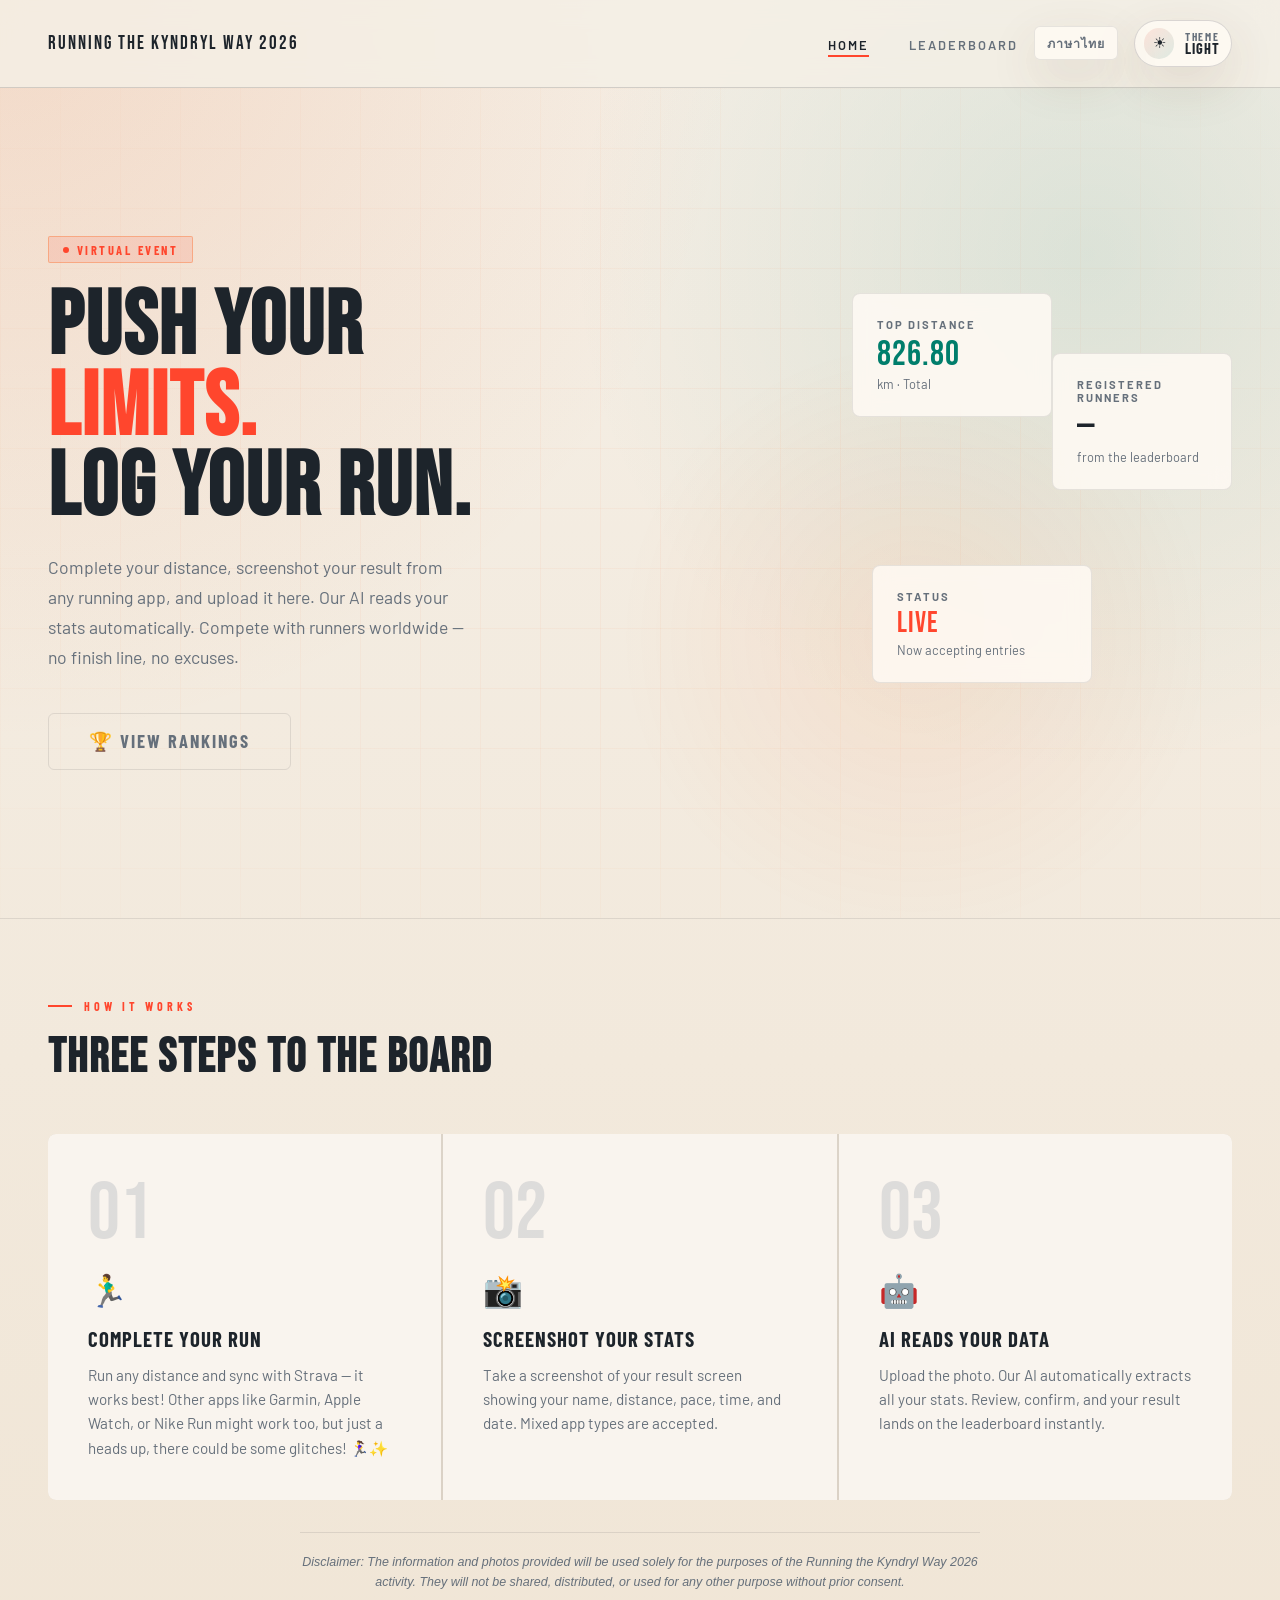
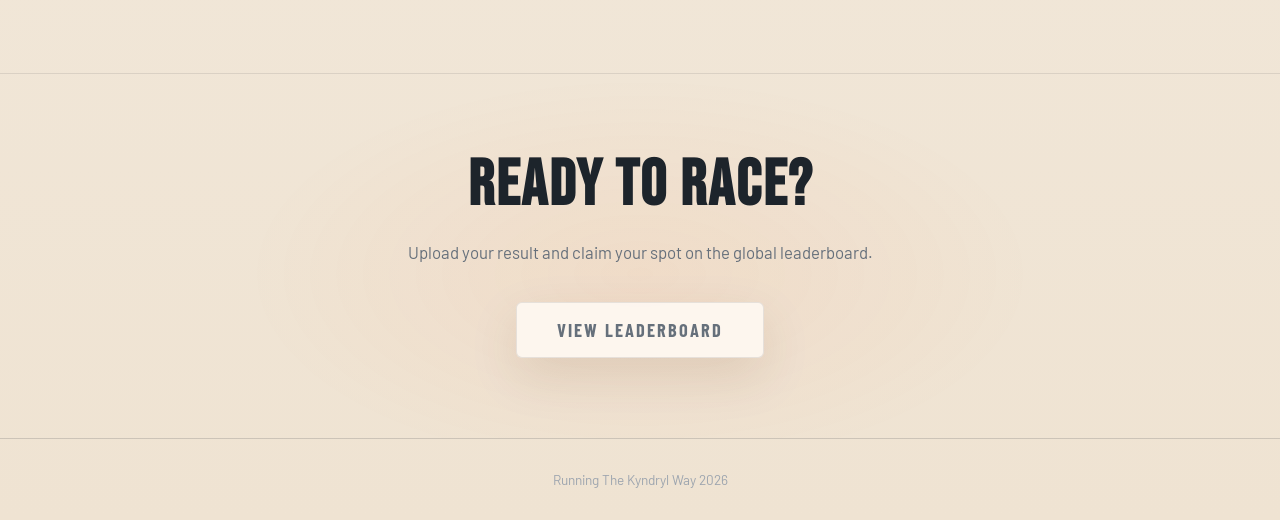
==== commit e4845e7f: "refactor: remove upload functionality and links from index, leaderboard, and upload pages" ====
--- a/index.html
+++ b/index.html
@@ -459,7 +459,6 @@
     <div class="nav-right">
       <ul class="nav-links">
         <li><a href="index.html" class="active" data-i18n="nav_home">Home</a></li>
-        <li><a href="upload.html" data-i18n="nav_upload">Upload</a></li>
         <li><a href="leaderboard.html" data-i18n="nav_leaderboard">Leaderboard</a></li>
       </ul>
       <button id="lang-btn" class="btn btn-ghost" onclick="toggleLang()"
@@ -489,7 +488,6 @@
         Compete with runners worldwide — no finish line, no excuses.
       </p>
       <div class="hero-actions">
-        <a href="upload.html" class="btn btn-primary btn-lg" data-i18n="hero_cta_submit">📤 Submit Your Run</a>
         <a href="leaderboard.html" class="btn btn-outline btn-lg" data-i18n="hero_cta_rank">🏆 View Rankings</a>
       </div>
     </div>
@@ -498,14 +496,10 @@
       <div class="stats-cluster">
         <div class="stat-card">
           <div class="stat-label" data-i18n="hero_stat_top">Top Distance</div>
-          <div class="stat-value mint">0</div>
-          <div class="stat-sub">km · Marathon</div>
+          <div class="stat-value mint">826.80</div>
+          <div class="stat-sub">km · Total</div>
         </div>
-        <div class="stat-card">
-          <div class="stat-label" data-i18n="hero_stat_pace">Best Pace</div>
-          <div class="stat-value orange">0:00</div>
-          <div class="stat-sub">min / km</div>
-        </div>
+
         <div class="stat-card">
           <div class="stat-label" data-i18n="hero_stat_runners">Registered Runners</div>
           <div class="stat-value white" id="runner-count">—</div>
@@ -580,9 +574,8 @@
   <!-- CTA -->
   <section class="cta-section">
     <h2 class="cta-title" data-i18n="cta_title">Ready to Race?</h2>
-    <p class="cta-sub" data-i18n="cta_sub">Upload your result and claim your spot on the global leaderboard.</p>
+    <p class="cta-sub" data-i18n="cta_sub">Check your standing on the global leaderboard.</p>
     <div class="cta-actions">
-      <a href="upload.html" class="btn btn-primary btn-lg" data-i18n="cta_submit">Submit Your Run →</a>
       <a href="leaderboard.html" class="btn btn-ghost btn-lg" data-i18n="cta_board">View Leaderboard</a>
     </div>
   </section>
